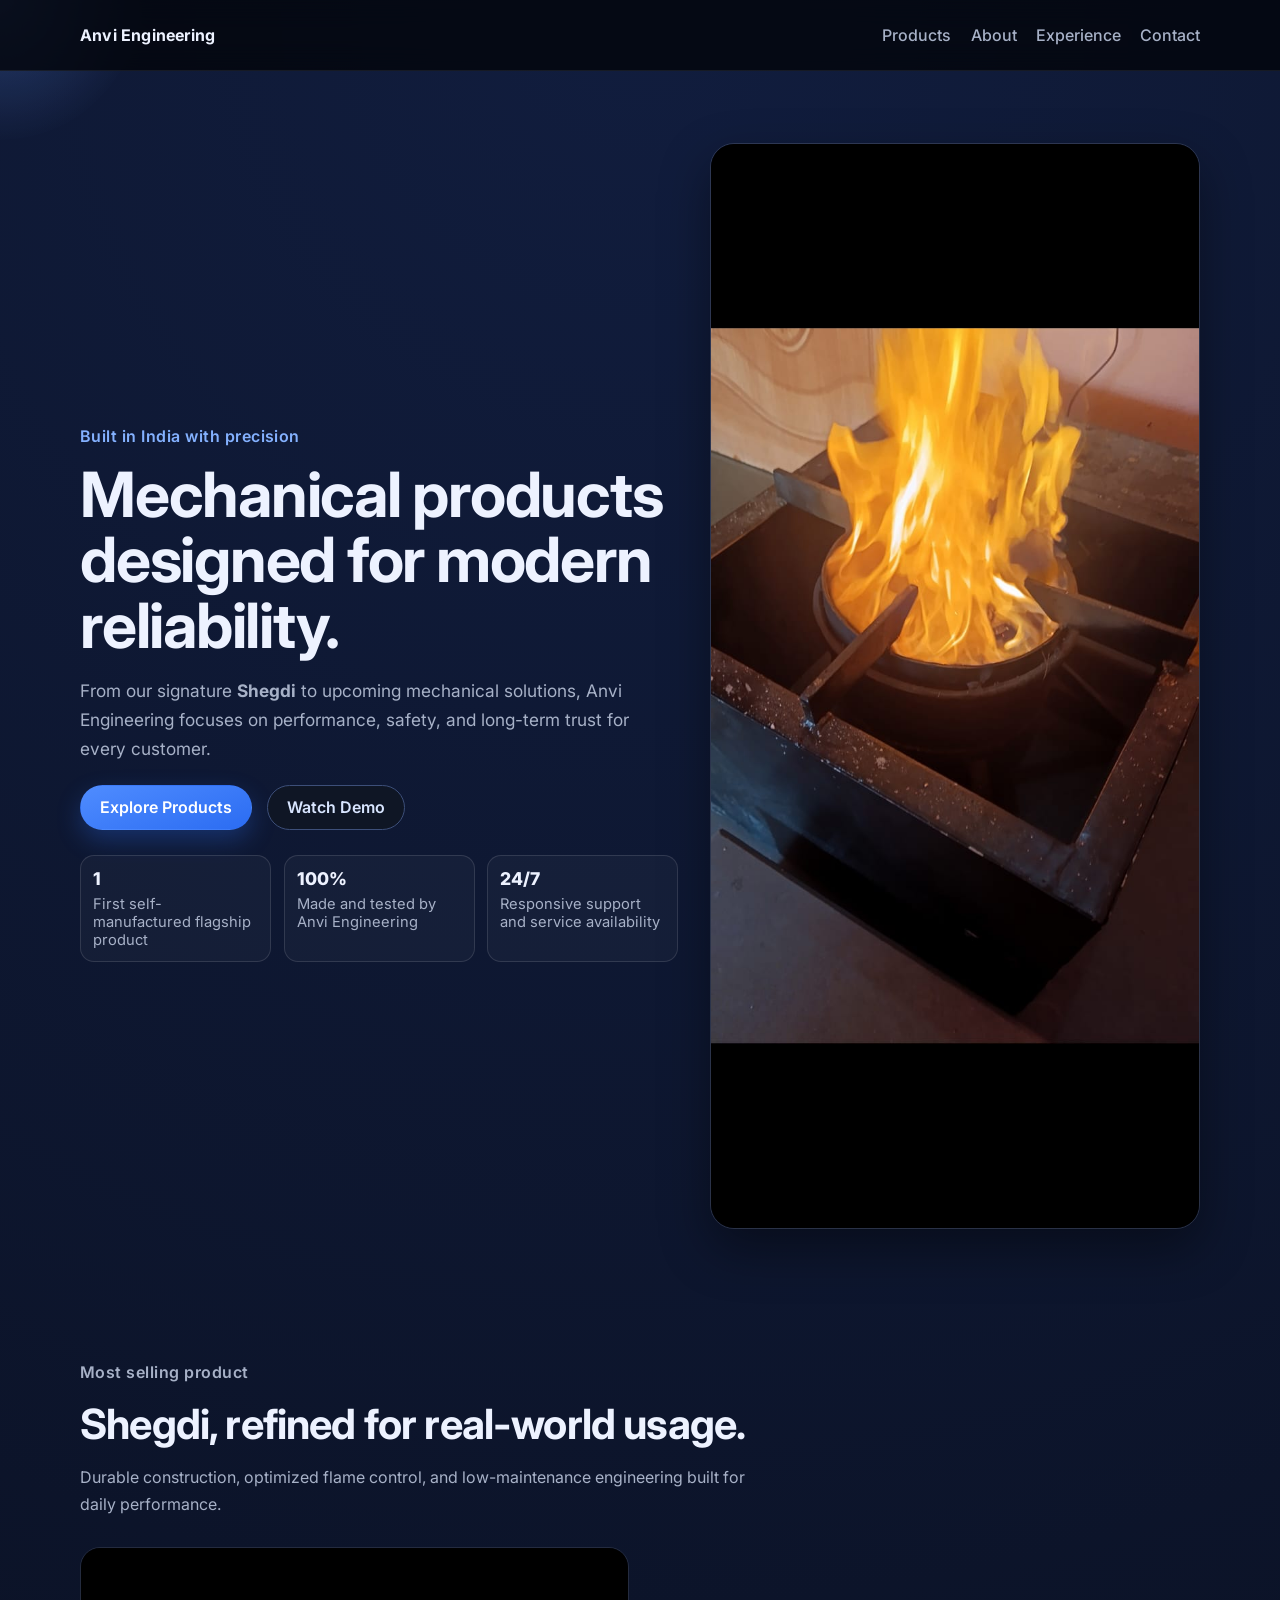
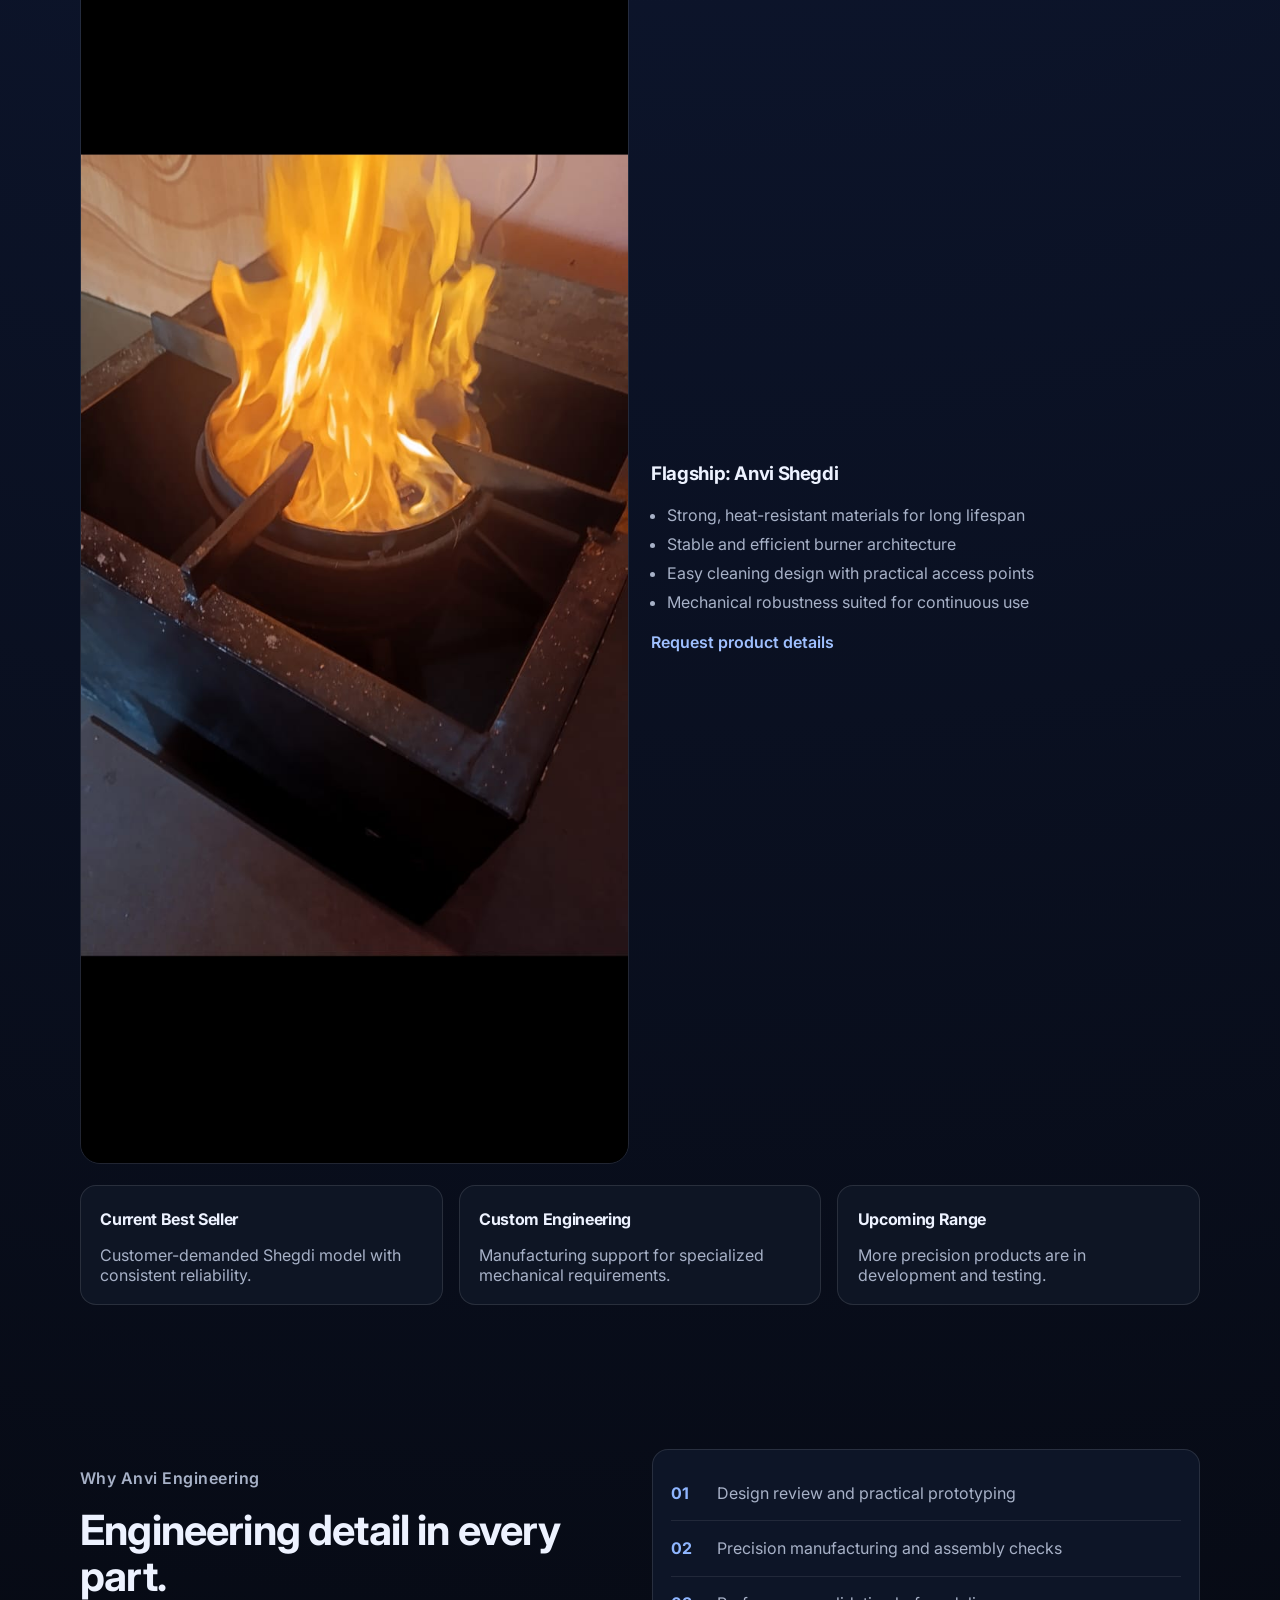
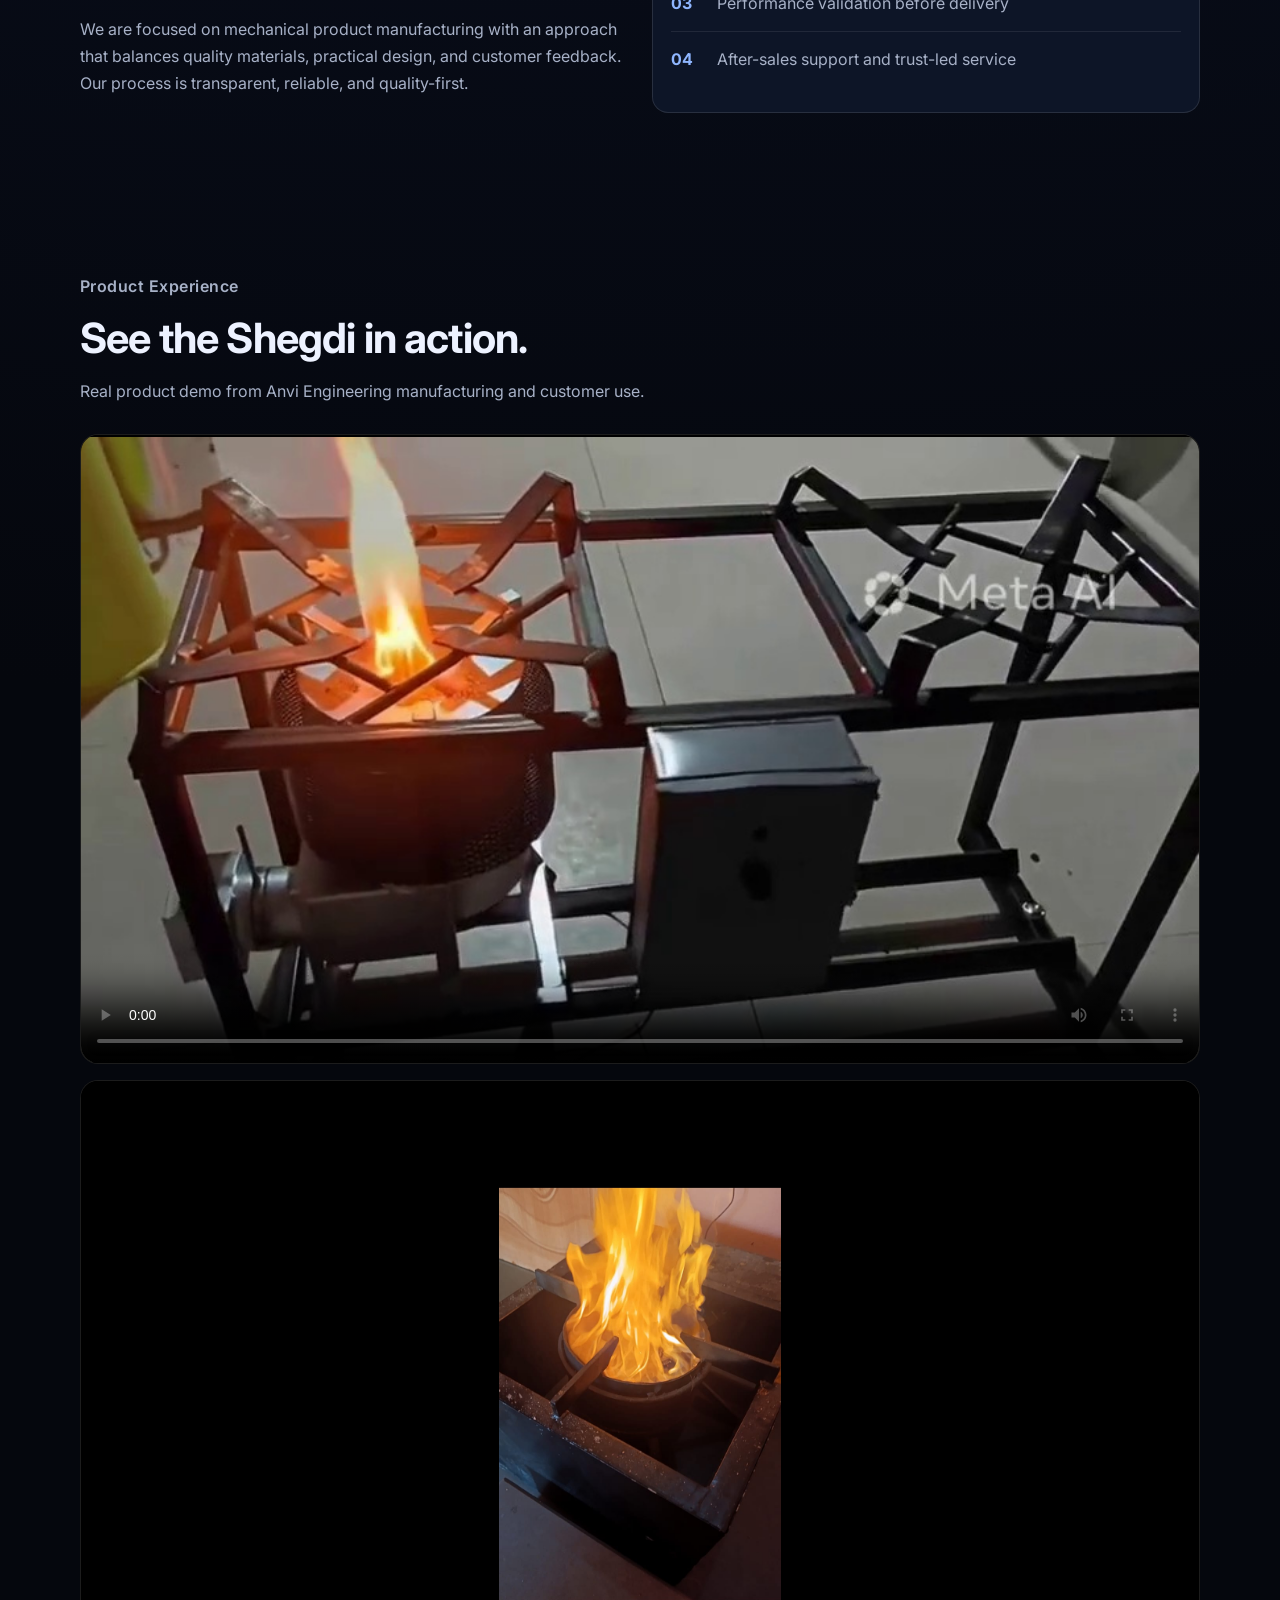
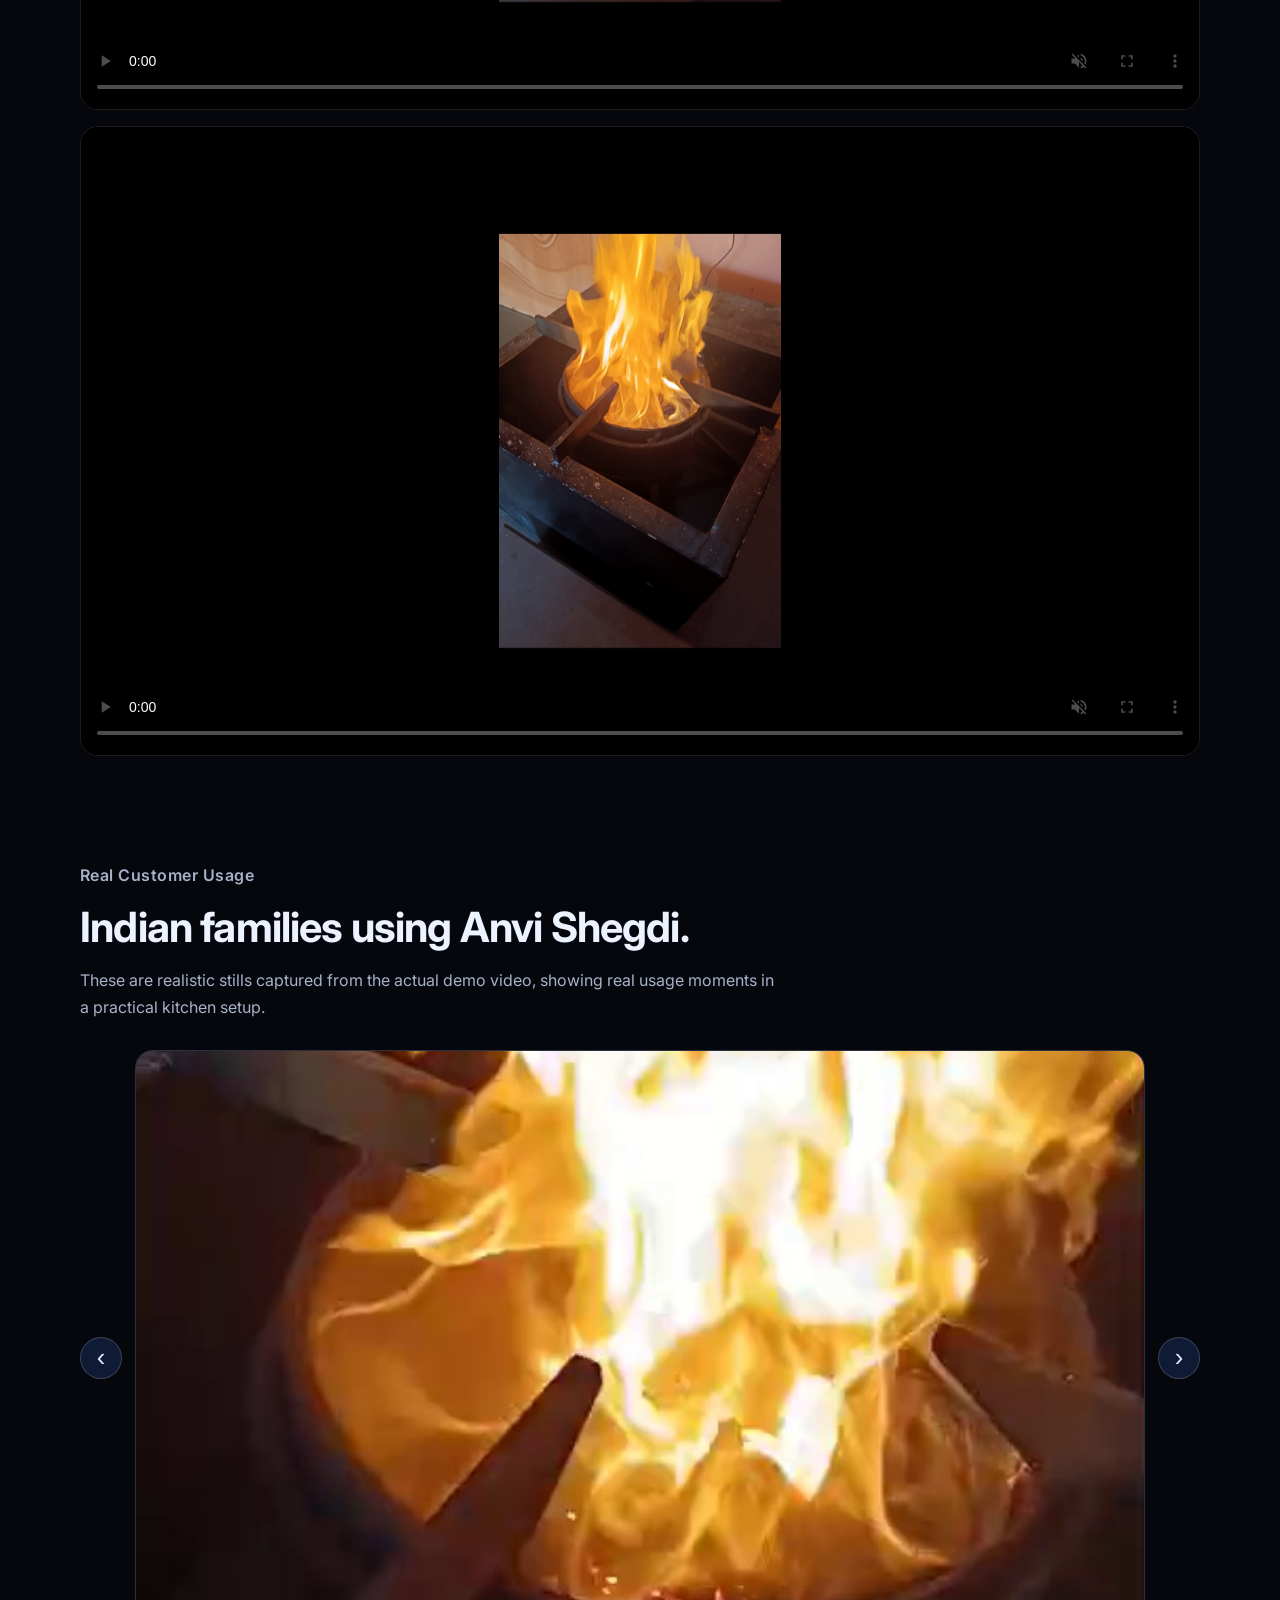
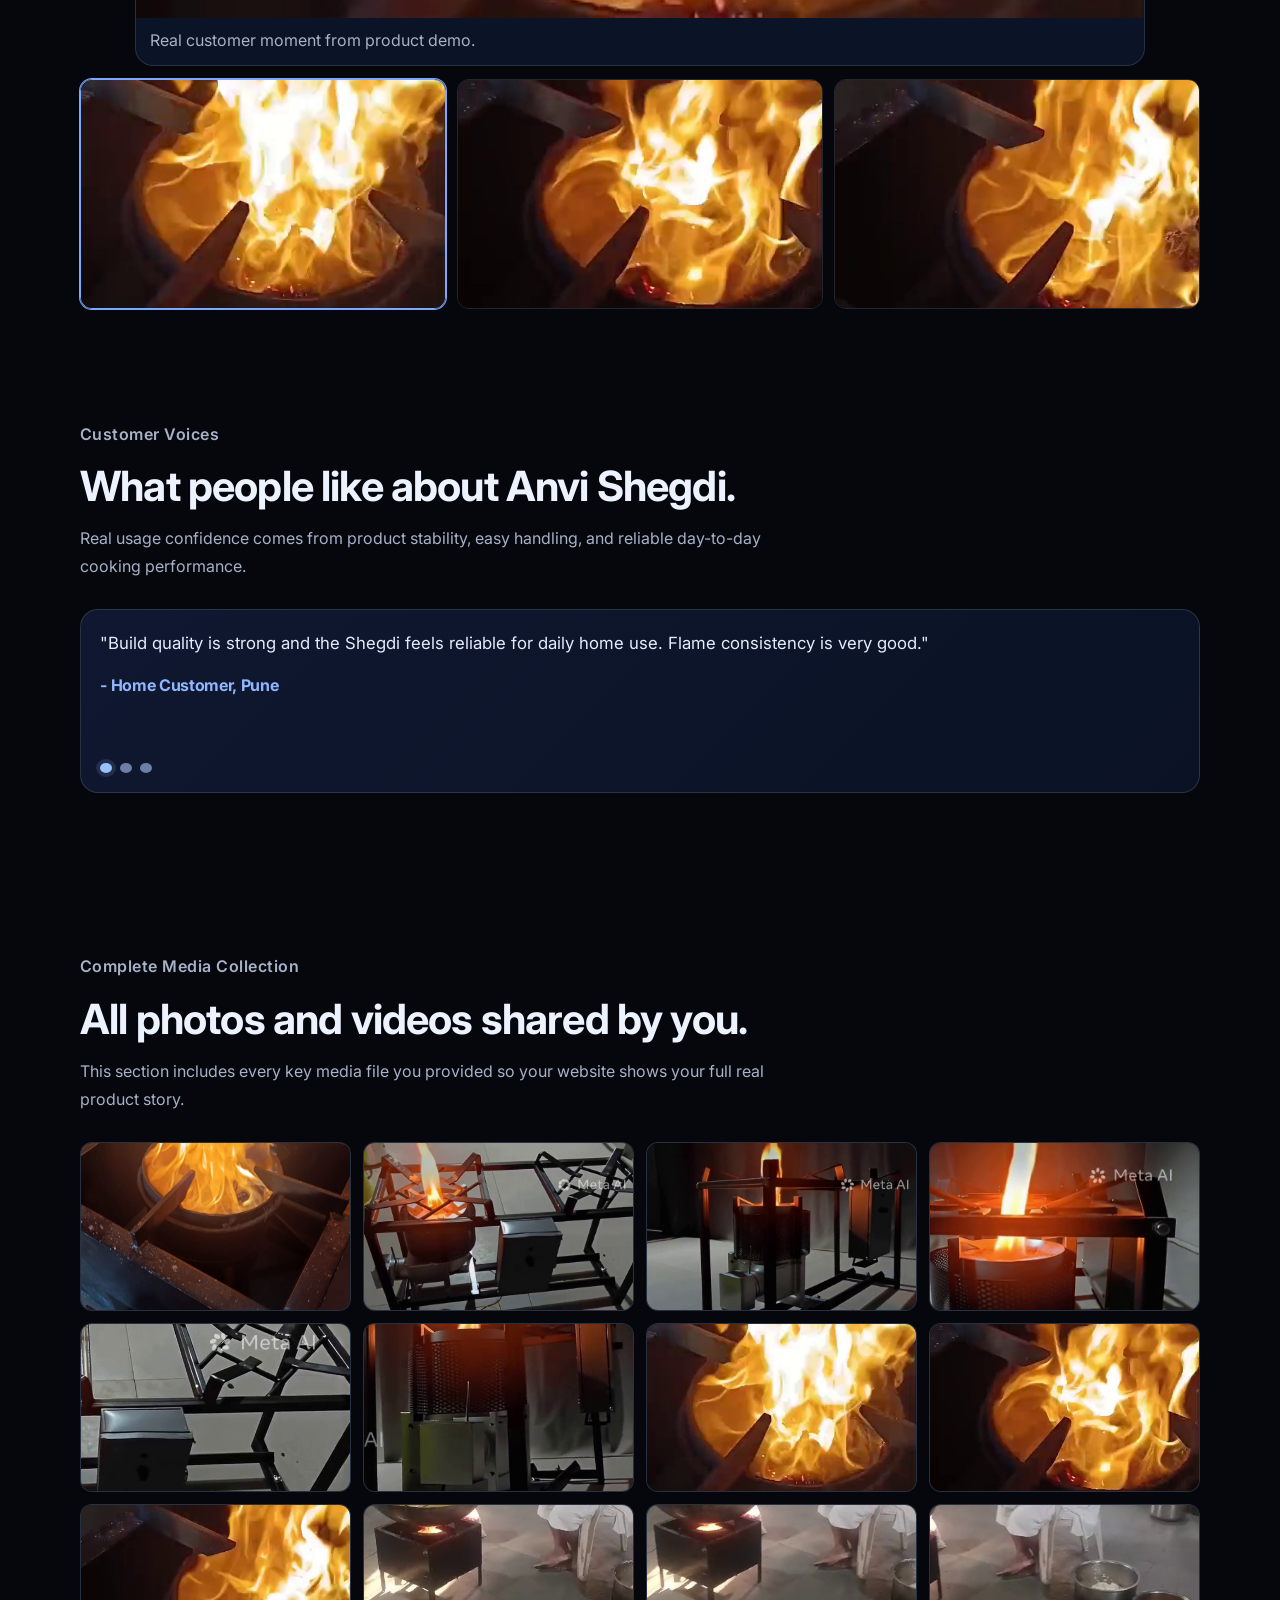
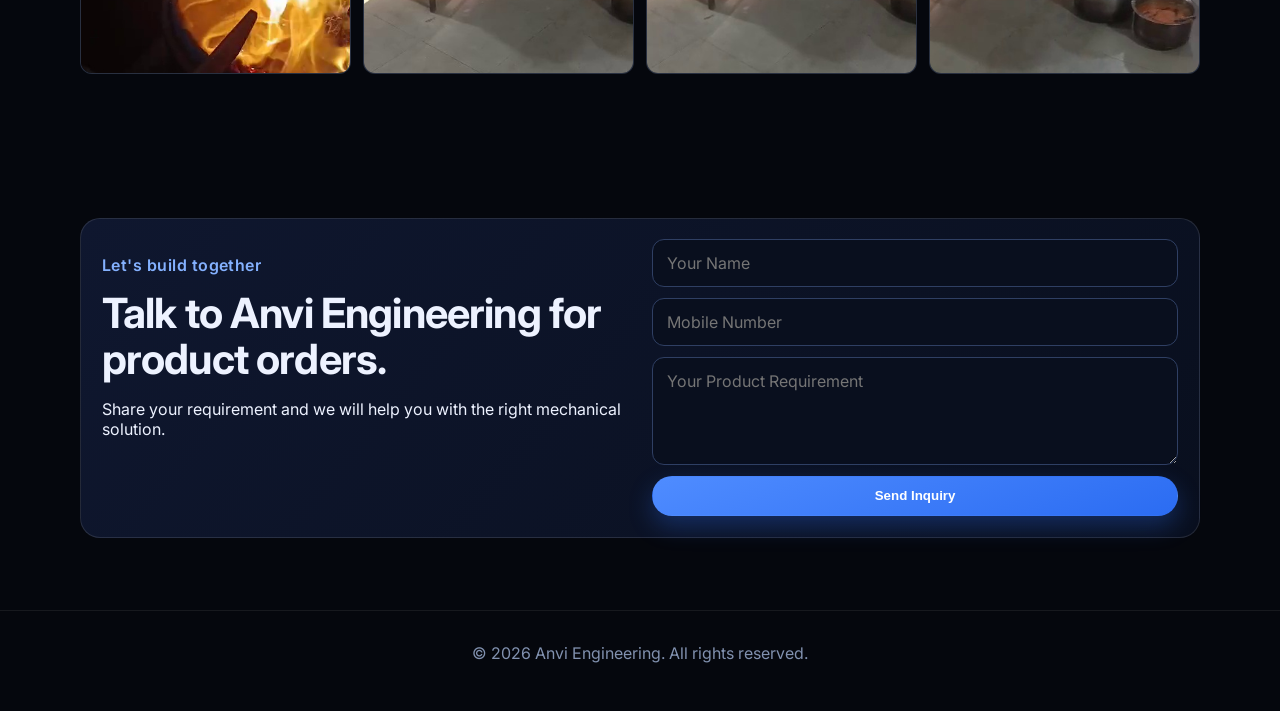
==== deploy/index.html @ bccc787e "Deploy from bundled publish directory with media assets. Switch Netlify publish path to deploy and c" ====
<!DOCTYPE html>
<html lang="en">
  <head>
    <meta charset="UTF-8" />
    <meta name="viewport" content="width=device-width, initial-scale=1.0" />
    <title>Anvi Engineering | Precision Mechanical Products</title>
    <meta
      name="description"
      content="Anvi Engineering manufactures durable mechanical products including premium Shegdi systems. Discover our design quality, performance, and trust."
    />
    <link rel="preconnect" href="https://fonts.googleapis.com" />
    <link rel="preconnect" href="https://fonts.gstatic.com" crossorigin />
    <link
      href="https://fonts.googleapis.com/css2?family=Inter:wght@400;500;600;700;800&display=swap"
      rel="stylesheet"
    />
    <link rel="stylesheet" href="styles.css" />
  </head>
  <body>
    <div class="scroll-progress" id="scrollProgress" aria-hidden="true"></div>
    <div class="bg-orb orb-1" aria-hidden="true"></div>
    <div class="bg-orb orb-2" aria-hidden="true"></div>
    <div class="cursor-glow" aria-hidden="true"></div>
    <header class="site-header">
      <div class="container nav-wrap">
        <a class="brand" href="#home">Anvi Engineering</a>
        <nav>
          <button id="menuToggle" class="menu-toggle" aria-label="Open menu">
            <span></span><span></span><span></span>
          </button>
          <ul id="navMenu" class="nav-menu">
            <li><a href="#products">Products</a></li>
            <li><a href="#about">About</a></li>
            <li><a href="#experience">Experience</a></li>
            <li><a href="#contact">Contact</a></li>
          </ul>
        </nav>
      </div>
    </header>

    <main id="home">
      <section class="hero">
        <div class="container hero-grid">
          <div class="hero-content reveal">
            <p class="eyebrow">Built in India with precision</p>
            <h1>Mechanical products designed for modern reliability.</h1>
            <p class="lead">
              From our signature <strong>Shegdi</strong> to upcoming mechanical
              solutions, Anvi Engineering focuses on performance, safety, and
              long-term trust for every customer.
            </p>
            <div class="hero-cta">
              <a href="#products" class="btn btn-primary magnetic">Explore Products</a>
              <a href="#experience" class="btn btn-secondary magnetic">Watch Demo</a>
            </div>
            <div class="hero-metrics">
              <div>
                <span class="metric-number" data-target="1" data-suffix="">01</span>
                <p>First self-manufactured flagship product</p>
              </div>
              <div>
                <span class="metric-number" data-target="100" data-suffix="%">100%</span>
                <p>Made and tested by Anvi Engineering</p>
              </div>
              <div>
                <span class="metric-number" data-target="24" data-suffix="/7">24/7</span>
                <p>Responsive support and service availability</p>
              </div>
            </div>
          </div>
          <div class="hero-media reveal">
            <img
              src="assets/customer-photo.jpeg"
              alt="Anvi Engineering Shegdi product image"
            />
          </div>
        </div>
      </section>

      <section id="products" class="products section">
        <div class="container">
          <div class="section-head reveal">
            <p class="eyebrow">Most selling product</p>
            <h2>Shegdi, refined for real-world usage.</h2>
            <p>
              Durable construction, optimized flame control, and low-maintenance
              engineering built for daily performance.
            </p>
          </div>

          <div class="product-highlight reveal">
            <div class="product-image">
              <img
                src="assets/customer-photo.jpeg"
                alt="Client using Anvi Engineering Shegdi in kitchen"
              />
            </div>
            <div class="product-copy">
              <h3>Flagship: Anvi Shegdi</h3>
              <ul>
                <li>Strong, heat-resistant materials for long lifespan</li>
                <li>Stable and efficient burner architecture</li>
                <li>Easy cleaning design with practical access points</li>
                <li>Mechanical robustness suited for continuous use</li>
              </ul>
              <a href="#contact" class="text-link">Request product details</a>
            </div>
          </div>

          <div class="cards reveal">
            <article class="card">
              <h4>Current Best Seller</h4>
              <p>Customer-demanded Shegdi model with consistent reliability.</p>
            </article>
            <article class="card">
              <h4>Custom Engineering</h4>
              <p>Manufacturing support for specialized mechanical requirements.</p>
            </article>
            <article class="card">
              <h4>Upcoming Range</h4>
              <p>More precision products are in development and testing.</p>
            </article>
          </div>
        </div>
      </section>

      <section id="about" class="about section">
        <div class="container about-grid reveal">
          <div>
            <p class="eyebrow">Why Anvi Engineering</p>
            <h2>Engineering detail in every part.</h2>
            <p>
              We are focused on mechanical product manufacturing with an approach
              that balances quality materials, practical design, and customer
              feedback. Our process is transparent, reliable, and quality-first.
            </p>
          </div>
          <div class="about-points">
            <p><span>01</span>Design review and practical prototyping</p>
            <p><span>02</span>Precision manufacturing and assembly checks</p>
            <p><span>03</span>Performance validation before delivery</p>
            <p><span>04</span>After-sales support and trust-led service</p>
          </div>
        </div>
      </section>

      <section id="experience" class="experience section">
        <div class="container reveal">
          <div class="section-head">
            <p class="eyebrow">Product Experience</p>
            <h2>See the Shegdi in action.</h2>
            <p>
              Real product demo from Anvi Engineering manufacturing and customer
              use.
            </p>
          </div>
          <div class="video-grid">
            <div class="video-wrap">
              <video controls playsinline preload="metadata" poster="assets/anvi-product-shot.jpg">
                <source
                  src="assets/anvi_engineering_product_1.mp4"
                  type="video/mp4"
                />
                Your browser does not support the video tag.
              </video>
            </div>
            <div class="video-wrap">
              <video controls muted data-force-muted="true" playsinline preload="metadata" poster="assets/customer-photo.jpeg">
                <source
                  src="assets/customer-experience-1.mp4"
                  type="video/mp4"
                />
                Your browser does not support the video tag.
              </video>
            </div>
            <div class="video-wrap">
              <video controls muted data-force-muted="true" playsinline preload="metadata" poster="assets/customer-photo.jpeg">
                <source
                  src="assets/customer-experience-2.mp4"
                  type="video/mp4"
                />
                Your browser does not support the video tag.
              </video>
            </div>
          </div>
        </div>
      </section>

      <section class="usage-gallery section">
        <div class="container reveal">
          <div class="section-head">
            <p class="eyebrow">Real Customer Usage</p>
            <h2>Indian families using Anvi Shegdi.</h2>
            <p>
              These are realistic stills captured from the actual demo video,
              showing real usage moments in a practical kitchen setup.
            </p>
          </div>
          <div class="usage-carousel" aria-label="Customer usage photo gallery">
            <button class="carousel-btn prev" id="usagePrev" aria-label="Previous image">
              ‹
            </button>
            <figure class="carousel-stage">
              <img
                id="usageMainImage"
                src="assets/customer-usage/usage_real_1.jpg"
                alt="Indian customer using Anvi Shegdi close-up"
              />
              <figcaption id="usageCaption">
                Real customer moment from product demo.
              </figcaption>
            </figure>
            <button class="carousel-btn next" id="usageNext" aria-label="Next image">
              ›
            </button>
          </div>

          <div class="usage-thumbs" id="usageThumbs">
            <button
              class="thumb active"
              data-src="assets/customer-usage/usage_real_1.jpg"
              data-alt="Indian customer using Anvi Shegdi close-up"
              data-caption="Real customer moment from product demo."
            >
              <img src="assets/customer-usage/usage_real_1.jpg" alt="" />
            </button>
            <button
              class="thumb"
              data-src="assets/customer-usage/usage_real_2.jpg"
              data-alt="Indian person cooking on Anvi Shegdi"
              data-caption="Close-up crop to clearly show user interaction."
            >
              <img src="assets/customer-usage/usage_real_2.jpg" alt="" />
            </button>
            <button
              class="thumb"
              data-src="assets/customer-usage/usage_real_3.jpg"
              data-alt="Family-side usage of Anvi Shegdi in kitchen"
              data-caption="Actual use-case captured from your own video."
            >
              <img src="assets/customer-usage/usage_real_3.jpg" alt="" />
            </button>
          </div>
        </div>
      </section>

      <section class="testimonials section">
        <div class="container reveal">
          <div class="section-head">
            <p class="eyebrow">Customer Voices</p>
            <h2>What people like about Anvi Shegdi.</h2>
            <p>
              Real usage confidence comes from product stability, easy handling,
              and reliable day-to-day cooking performance.
            </p>
          </div>
          <div class="testimonial-slider" id="testimonialSlider">
            <article class="testimonial-card active">
              <p>
                "Build quality is strong and the Shegdi feels reliable for daily
                home use. Flame consistency is very good."
              </p>
              <h4>- Home Customer, Pune</h4>
            </article>
            <article class="testimonial-card">
              <p>
                "Design is practical and maintenance is easy. We trust Anvi
                Engineering for long-term performance."
              </p>
              <h4>- Family User, Maharashtra</h4>
            </article>
            <article class="testimonial-card">
              <p>
                "Very stable operation and clean finish. Product experience feels
                premium and dependable."
              </p>
              <h4>- Retail Client, Nashik</h4>
            </article>
            <div class="testimonial-dots" id="testimonialDots">
              <button class="dot active" aria-label="Show testimonial 1"></button>
              <button class="dot" aria-label="Show testimonial 2"></button>
              <button class="dot" aria-label="Show testimonial 3"></button>
            </div>
          </div>
        </div>
      </section>

      <section class="all-media section">
        <div class="container reveal">
          <div class="section-head">
            <p class="eyebrow">Complete Media Collection</p>
            <h2>All photos and videos shared by you.</h2>
            <p>
              This section includes every key media file you provided so your
              website shows your full real product story.
            </p>
          </div>
          <div class="all-media-grid">
            <img class="media-open" src="assets/customer-photo.jpeg" alt="Customer shared product image" />
            <img class="media-open" src="assets/anvi-product-shot.jpg" alt="Anvi product view from demo video" />
            <img class="media-open" src="assets/anvi-client-use.jpg" alt="Client side product usage from demo video" />
            <img class="media-open" src="assets/customer-usage/usage_focus_1.jpg" alt="Customer focus shot one" />
            <img class="media-open" src="assets/customer-usage/usage_focus_2.jpg" alt="Customer focus shot two" />
            <img class="media-open" src="assets/customer-usage/usage_focus_3.jpg" alt="Customer focus shot three" />
            <img class="media-open" src="assets/customer-usage/usage_real_1.jpg" alt="Real usage frame one" />
            <img class="media-open" src="assets/customer-usage/usage_real_2.jpg" alt="Real usage frame two" />
            <img class="media-open" src="assets/customer-usage/usage_real_3.jpg" alt="Real usage frame three" />
            <img class="media-open" src="assets/customer-usage/usage_real_4.jpg" alt="Real usage frame four" />
            <img class="media-open" src="assets/customer-usage/usage_real_5.jpg" alt="Real usage frame five" />
            <img class="media-open" src="assets/customer-usage/usage_real_6.jpg" alt="Real usage frame six" />
          </div>
        </div>
      </section>

      <section id="contact" class="contact section">
        <div class="container contact-box reveal">
          <div>
            <p class="eyebrow">Let's build together</p>
            <h2>Talk to Anvi Engineering for product orders.</h2>
            <p>
              Share your requirement and we will help you with the right
              mechanical solution.
            </p>
          </div>
          <form class="contact-form" onsubmit="event.preventDefault(); alert('Thank you! We will contact you soon.');">
            <input type="text" placeholder="Your Name" required />
            <input type="tel" placeholder="Mobile Number" required />
            <textarea placeholder="Your Product Requirement" rows="4" required></textarea>
            <button class="btn btn-primary magnetic" type="submit">Send Inquiry</button>
          </form>
        </div>
      </section>
    </main>

    <footer class="site-footer">
      <div class="container">
        <p>© <span id="year"></span> Anvi Engineering. All rights reserved.</p>
      </div>
    </footer>

    <div id="lightbox" class="lightbox" aria-hidden="true">
      <button id="lightboxClose" class="lightbox-close" aria-label="Close image">
        ×
      </button>
      <img id="lightboxImage" src="" alt="" />
    </div>

    <script src="script.js"></script>
  </body>
</html>
---- deploy/styles.css ----
:root {
  --bg: #05070d;
  --bg-soft: #0b1120;
  --card: #111827cc;
  --text: #edf2ff;
  --muted: #a7b1c7;
  --primary: #4f8cff;
  --primary-strong: #2b6cf2;
  --border: #25304a;
}

* {
  box-sizing: border-box;
}

html,
body {
  margin: 0;
  padding: 0;
  scroll-behavior: smooth;
  font-family: "Inter", sans-serif;
  background: radial-gradient(circle at top, #111d3e, var(--bg) 45%);
  color: var(--text);
}

.scroll-progress {
  position: fixed;
  top: 0;
  left: 0;
  height: 3px;
  width: 0%;
  background: linear-gradient(90deg, #6aa2ff, #8cd0ff);
  z-index: 1400;
}

.bg-orb {
  position: fixed;
  border-radius: 50%;
  filter: blur(40px);
  opacity: 0.35;
  pointer-events: none;
  z-index: -1;
}

.orb-1 {
  width: 280px;
  height: 280px;
  background: #3f82ff;
  top: 12%;
  right: 3%;
  animation: floatOrb 10s ease-in-out infinite;
}

.orb-2 {
  width: 240px;
  height: 240px;
  background: #2ed2b6;
  bottom: 8%;
  left: 2%;
  animation: floatOrb 13s ease-in-out infinite;
}

img,
video {
  max-width: 100%;
  display: block;
}

.container {
  width: min(1120px, 92vw);
  margin: 0 auto;
}

.site-header {
  position: sticky;
  top: 0;
  z-index: 1000;
  backdrop-filter: blur(14px);
  background: #03050ccf;
  border-bottom: 1px solid #ffffff12;
}

.nav-wrap {
  display: flex;
  align-items: center;
  justify-content: space-between;
  min-height: 70px;
}

.brand {
  color: var(--text);
  text-decoration: none;
  font-weight: 700;
  letter-spacing: 0.2px;
}

.nav-menu {
  margin: 0;
  padding: 0;
  list-style: none;
  display: flex;
  gap: 1.2rem;
}

.nav-menu a {
  color: var(--muted);
  text-decoration: none;
  font-weight: 500;
  transition: color 0.2s ease;
}

.nav-menu a:hover,
.nav-menu a:focus-visible {
  color: #fff;
}

.menu-toggle {
  display: none;
  background: transparent;
  border: 0;
  cursor: pointer;
}

.menu-toggle span {
  width: 24px;
  height: 2px;
  background: #fff;
  display: block;
  margin: 5px 0;
}

.section {
  padding: 72px 0;
}

.hero {
  padding: 72px 0 42px;
}

.hero-grid {
  display: grid;
  grid-template-columns: 1.1fr 0.9fr;
  align-items: center;
  gap: 2rem;
}

.eyebrow {
  color: #84b1ff;
  font-weight: 600;
  letter-spacing: 0.03em;
}

h1,
h2,
h3,
h4 {
  margin: 0.25rem 0 0.6rem;
  letter-spacing: -0.02em;
}

h1 {
  font-size: clamp(2rem, 5vw, 3.9rem);
  line-height: 1.05;
}

h2 {
  font-size: clamp(1.6rem, 3.3vw, 2.6rem);
  line-height: 1.1;
}

.lead {
  color: var(--muted);
  font-size: 1.08rem;
  line-height: 1.7;
  max-width: 62ch;
}

.hero-cta {
  display: flex;
  flex-wrap: wrap;
  gap: 0.9rem;
  margin-top: 1.3rem;
}

.btn {
  text-decoration: none;
  border-radius: 999px;
  border: 1px solid transparent;
  padding: 0.72rem 1.2rem;
  font-weight: 600;
  display: inline-flex;
  align-items: center;
  justify-content: center;
  transition: transform 0.2s ease, box-shadow 0.25s ease;
}

.btn:hover {
  transform: translateY(-2px);
}

.btn-primary {
  background: linear-gradient(160deg, var(--primary), var(--primary-strong));
  color: #fff;
  box-shadow: 0 10px 24px #2a66df55;
}

.btn-secondary {
  color: #d8e5ff;
  border-color: #3d4f79;
  background: #0f1625;
}

.hero-metrics {
  margin-top: 1.6rem;
  display: grid;
  grid-template-columns: repeat(3, 1fr);
  gap: 0.8rem;
}

.hero-metrics div {
  background: #ffffff08;
  border: 1px solid #ffffff1f;
  border-radius: 14px;
  padding: 0.75rem;
}

.hero-metrics span {
  font-weight: 800;
  font-size: 1.1rem;
}

.hero-metrics p {
  margin: 0.35rem 0 0;
  color: var(--muted);
  font-size: 0.92rem;
}

.hero-media img {
  border-radius: 24px;
  border: 1px solid #ffffff1f;
  box-shadow: 0 20px 50px #00000066;
  transition: transform 0.35s ease, box-shadow 0.35s ease;
}

.hero-media img:hover {
  transform: translateY(-4px) scale(1.01);
  box-shadow: 0 26px 62px #00000080;
}

.section-head {
  max-width: 700px;
  margin-bottom: 1.8rem;
}

.section-head p {
  color: var(--muted);
  line-height: 1.7;
}

.product-highlight {
  display: grid;
  grid-template-columns: 1fr 1fr;
  gap: 1.4rem;
  align-items: center;
  margin-bottom: 1.3rem;
}

.product-image img {
  border-radius: 20px;
  border: 1px solid #ffffff1a;
}

.product-copy ul {
  padding-left: 1rem;
  margin: 1rem 0;
  color: var(--muted);
  line-height: 1.8;
}

.text-link {
  color: #9fc0ff;
  text-decoration: none;
  font-weight: 600;
}

.cards {
  display: grid;
  grid-template-columns: repeat(3, 1fr);
  gap: 1rem;
}

.card {
  padding: 1.2rem;
  border-radius: 16px;
  border: 1px solid #ffffff1c;
  background: var(--card);
  transition: transform 0.25s ease, border-color 0.25s ease;
}

.card:hover {
  transform: translateY(-6px);
  border-color: #7ca8ff7d;
}

.card p {
  color: var(--muted);
  margin-bottom: 0;
}

.about-grid {
  display: grid;
  grid-template-columns: 1fr 1fr;
  gap: 1.5rem;
}

.about-grid p {
  color: var(--muted);
  line-height: 1.7;
}

.about-points {
  border: 1px solid #ffffff1c;
  background: #0d1527;
  border-radius: 16px;
  padding: 1rem 1.1rem;
}

.about-points p {
  margin: 0;
  padding: 0.85rem 0;
  border-bottom: 1px solid #ffffff15;
  display: flex;
  gap: 0.7rem;
  align-items: center;
}

.about-points p:last-child {
  border-bottom: 0;
}

.about-points span {
  min-width: 2.2rem;
  font-weight: 700;
  color: #8fb6ff;
}

.video-wrap {
  overflow: hidden;
  border-radius: 18px;
  border: 1px solid #ffffff1c;
  background: #000;
  transition: transform 0.22s ease, border-color 0.22s ease;
  position: relative;
  display: flex;
  align-items: center;
  justify-content: center;
  aspect-ratio: 16 / 9;
  min-height: 220px;
  width: 100%;
}

.video-wrap:hover {
  transform: translateY(-4px);
  border-color: #6e95ea7a;
}

.video-grid {
  display: flex;
  flex-direction: column;
  gap: 1rem;
}

.video-wrap video {
  width: 100%;
  height: 100%;
  object-fit: contain;
  background: #000;
}

.video-wrap.landscape {
  aspect-ratio: 16 / 9;
}

.video-wrap.portrait {
  aspect-ratio: 9 / 16;
  width: min(420px, 100%);
  margin-left: auto;
  margin-right: auto;
  max-height: none;
}

.usage-gallery {
  padding-top: 18px;
}

.usage-carousel {
  display: grid;
  grid-template-columns: auto 1fr auto;
  align-items: center;
  gap: 0.8rem;
}

.carousel-stage {
  margin: 0;
  border: 1px solid #ffffff1f;
  border-radius: 18px;
  overflow: hidden;
  background: #0b1326;
}

.carousel-stage img {
  width: 100%;
  aspect-ratio: 16 / 9;
  object-fit: cover;
  cursor: zoom-in;
}

.carousel-stage figcaption {
  color: var(--muted);
  padding: 0.75rem 0.9rem 0.88rem;
}

.carousel-btn {
  border: 1px solid #ffffff2f;
  background: #0f1a35;
  color: #dbe7ff;
  width: 42px;
  height: 42px;
  border-radius: 50%;
  font-size: 1.6rem;
  line-height: 1;
  cursor: pointer;
}

.usage-thumbs {
  margin-top: 0.85rem;
  display: grid;
  grid-template-columns: repeat(3, 1fr);
  gap: 0.7rem;
}

.thumb {
  border: 1px solid #ffffff20;
  background: transparent;
  padding: 0;
  margin: 0;
  border-radius: 12px;
  overflow: hidden;
  cursor: pointer;
}

.thumb.active {
  border-color: #7ca8ff;
  box-shadow: 0 0 0 1px #7ca8ff;
}

.thumb img {
  width: 100%;
  aspect-ratio: 16 / 10;
  object-fit: cover;
}

.testimonials {
  padding-top: 24px;
}

.testimonial-slider {
  border: 1px solid #ffffff21;
  border-radius: 18px;
  background: linear-gradient(135deg, #0f1830, #0a1224);
  padding: 1.2rem;
}

.testimonial-card {
  display: none;
  min-height: 120px;
}

.testimonial-card.active {
  display: block;
  animation: fadeUp 0.35s ease;
}

.testimonial-card p {
  font-size: 1.05rem;
  line-height: 1.75;
  color: #e5ecff;
  margin-top: 0;
}

.testimonial-card h4 {
  margin-bottom: 0;
  color: #8fb6ff;
}

.testimonial-dots {
  display: flex;
  gap: 0.5rem;
  margin-top: 0.9rem;
}

.dot {
  width: 10px;
  height: 10px;
  border-radius: 50%;
  border: 0;
  background: #6c7fa8;
  cursor: pointer;
}

.dot.active {
  background: #9bc0ff;
  box-shadow: 0 0 0 4px #9bc0ff22;
}

.lightbox {
  position: fixed;
  inset: 0;
  display: none;
  place-items: center;
  background: #000000da;
  z-index: 1200;
  padding: 1rem;
}

.lightbox.open {
  display: grid;
}

.lightbox img {
  max-width: min(1100px, 95vw);
  max-height: 88vh;
  border-radius: 12px;
  border: 1px solid #ffffff32;
}

.lightbox-close {
  position: absolute;
  top: 16px;
  right: 20px;
  border: 1px solid #ffffff3a;
  background: #0a1020;
  color: #fff;
  width: 38px;
  height: 38px;
  border-radius: 50%;
  font-size: 1.5rem;
  line-height: 1;
  cursor: pointer;
}

.all-media-grid {
  display: grid;
  grid-template-columns: repeat(4, 1fr);
  gap: 0.75rem;
}

.all-media-grid img {
  width: 100%;
  aspect-ratio: 16 / 10;
  object-fit: cover;
  border-radius: 12px;
  border: 1px solid #ffffff1f;
  background: #0b1326;
  cursor: zoom-in;
  transition: transform 0.2s ease, box-shadow 0.25s ease;
}

.all-media-grid img:hover {
  transform: translateY(-3px);
  box-shadow: 0 10px 26px #0000005a;
}

.contact-box {
  display: grid;
  grid-template-columns: 1fr 1fr;
  gap: 1.5rem;
  background: linear-gradient(130deg, #0f172f, #090f1e);
  border: 1px solid #ffffff1c;
  border-radius: 20px;
  padding: 1.3rem;
}

.contact-form {
  display: grid;
  gap: 0.7rem;
}

.contact-form input,
.contact-form textarea {
  width: 100%;
  border: 1px solid #2f3f63;
  background: #090f1e;
  color: #fff;
  border-radius: 12px;
  padding: 0.8rem 0.9rem;
  font: inherit;
}

.site-footer {
  border-top: 1px solid #ffffff12;
  padding: 1rem 0 2rem;
  color: #8191af;
  text-align: center;
}

.cursor-glow {
  position: fixed;
  width: 280px;
  height: 280px;
  pointer-events: none;
  border-radius: 50%;
  background: radial-gradient(circle, #5d8eff4a 0%, #5d8eff00 72%);
  mix-blend-mode: screen;
  transform: translate(-50%, -50%);
  z-index: 0;
}

.reveal {
  opacity: 0;
  transform: translateY(18px);
  transition: opacity 0.6s ease, transform 0.6s ease;
}

.reveal.show {
  opacity: 1;
  transform: translateY(0);
}

@keyframes fadeUp {
  from {
    opacity: 0;
    transform: translateY(8px);
  }
  to {
    opacity: 1;
    transform: translateY(0);
  }
}

@keyframes floatOrb {
  0%,
  100% {
    transform: translateY(0px);
  }
  50% {
    transform: translateY(-18px);
  }
}

@media (max-width: 900px) {
  .hero-grid,
  .product-highlight,
  .about-grid,
  .contact-box {
    grid-template-columns: 1fr;
  }

  .cards,
  .hero-metrics,
  .usage-thumbs {
    grid-template-columns: 1fr;
  }

  .usage-carousel {
    grid-template-columns: 1fr;
  }

  .video-grid {
    grid-template-columns: 1fr;
  }

  .video-wrap,
  .video-wrap.landscape,
  .video-wrap.portrait {
    aspect-ratio: 16 / 9;
    min-height: 200px;
    max-height: none;
  }

  .all-media-grid {
    grid-template-columns: 1fr;
  }

  .menu-toggle {
    display: inline-block;
  }

  .nav-menu {
    position: absolute;
    top: 70px;
    right: 4vw;
    width: min(260px, 88vw);
    background: #060b17;
    border: 1px solid #ffffff24;
    border-radius: 12px;
    padding: 0.8rem;
    display: none;
    flex-direction: column;
  }

  .nav-menu.open {
    display: flex;
  }
}
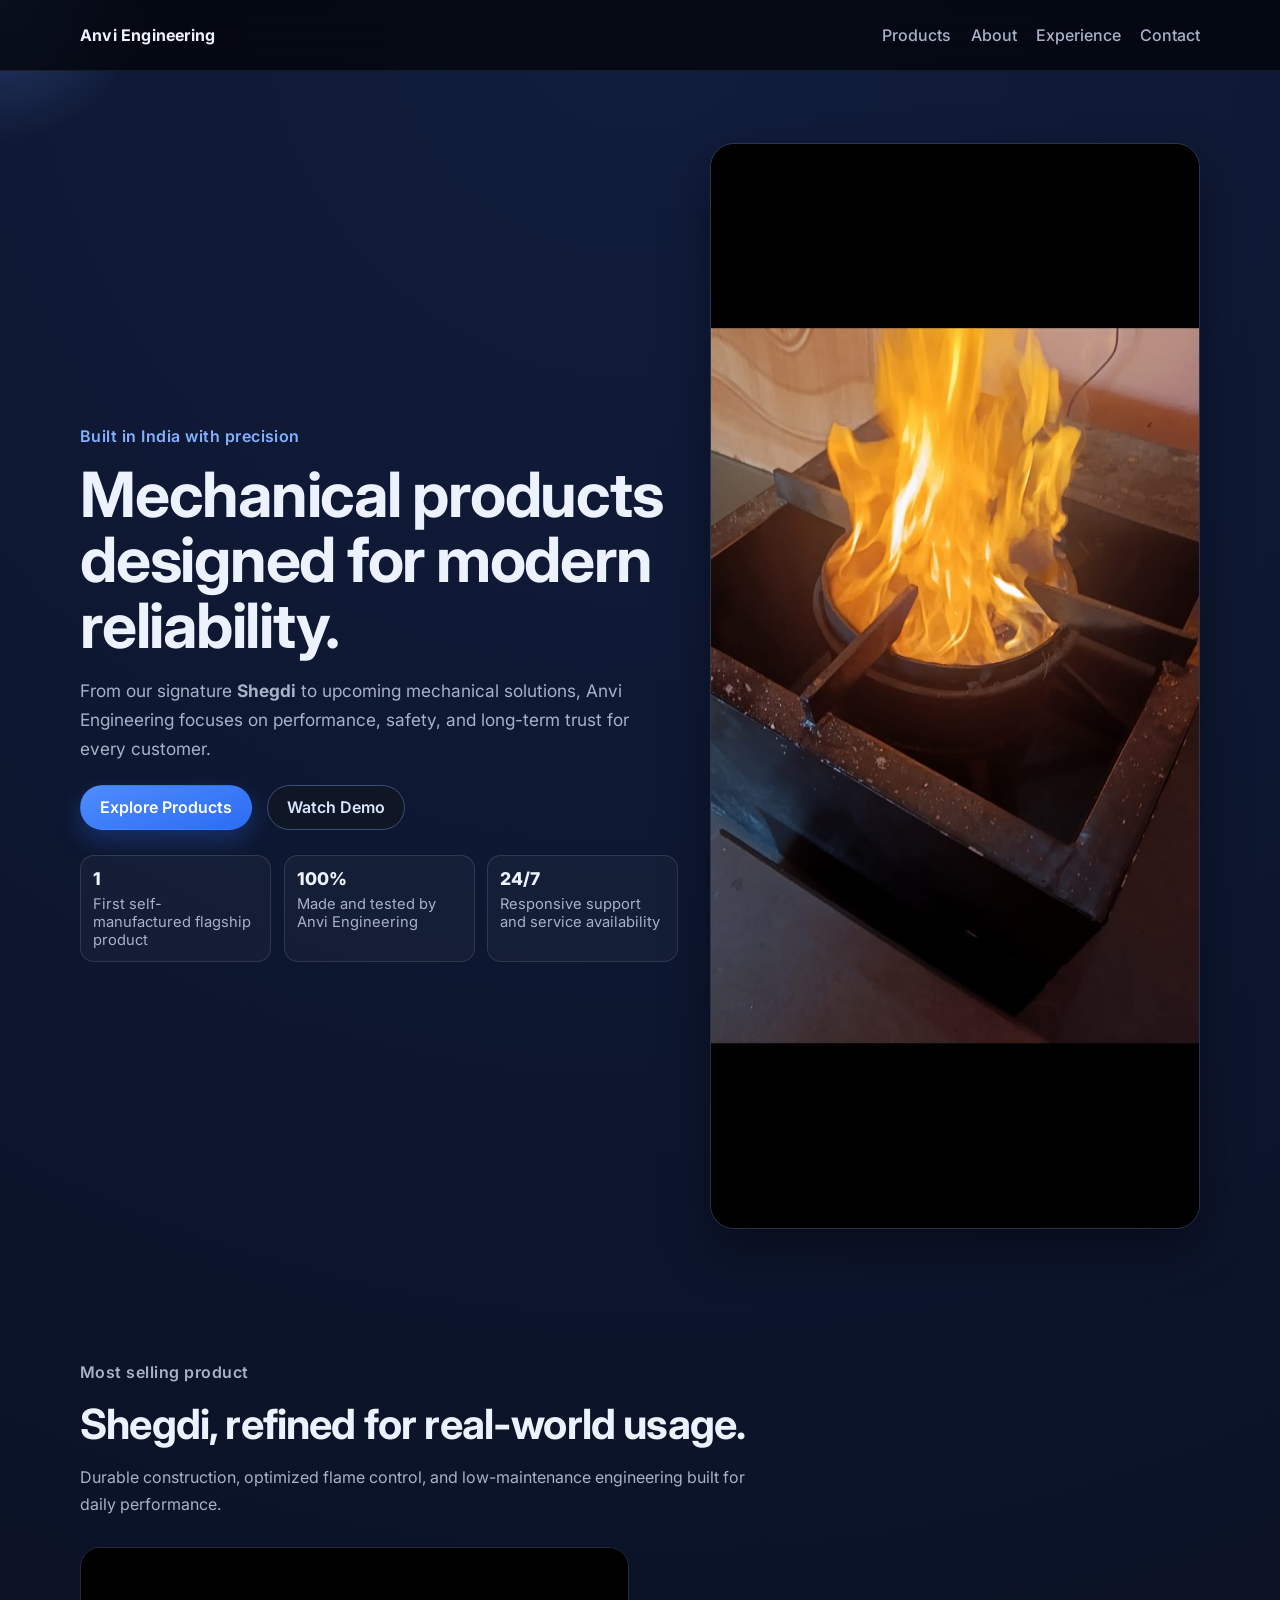
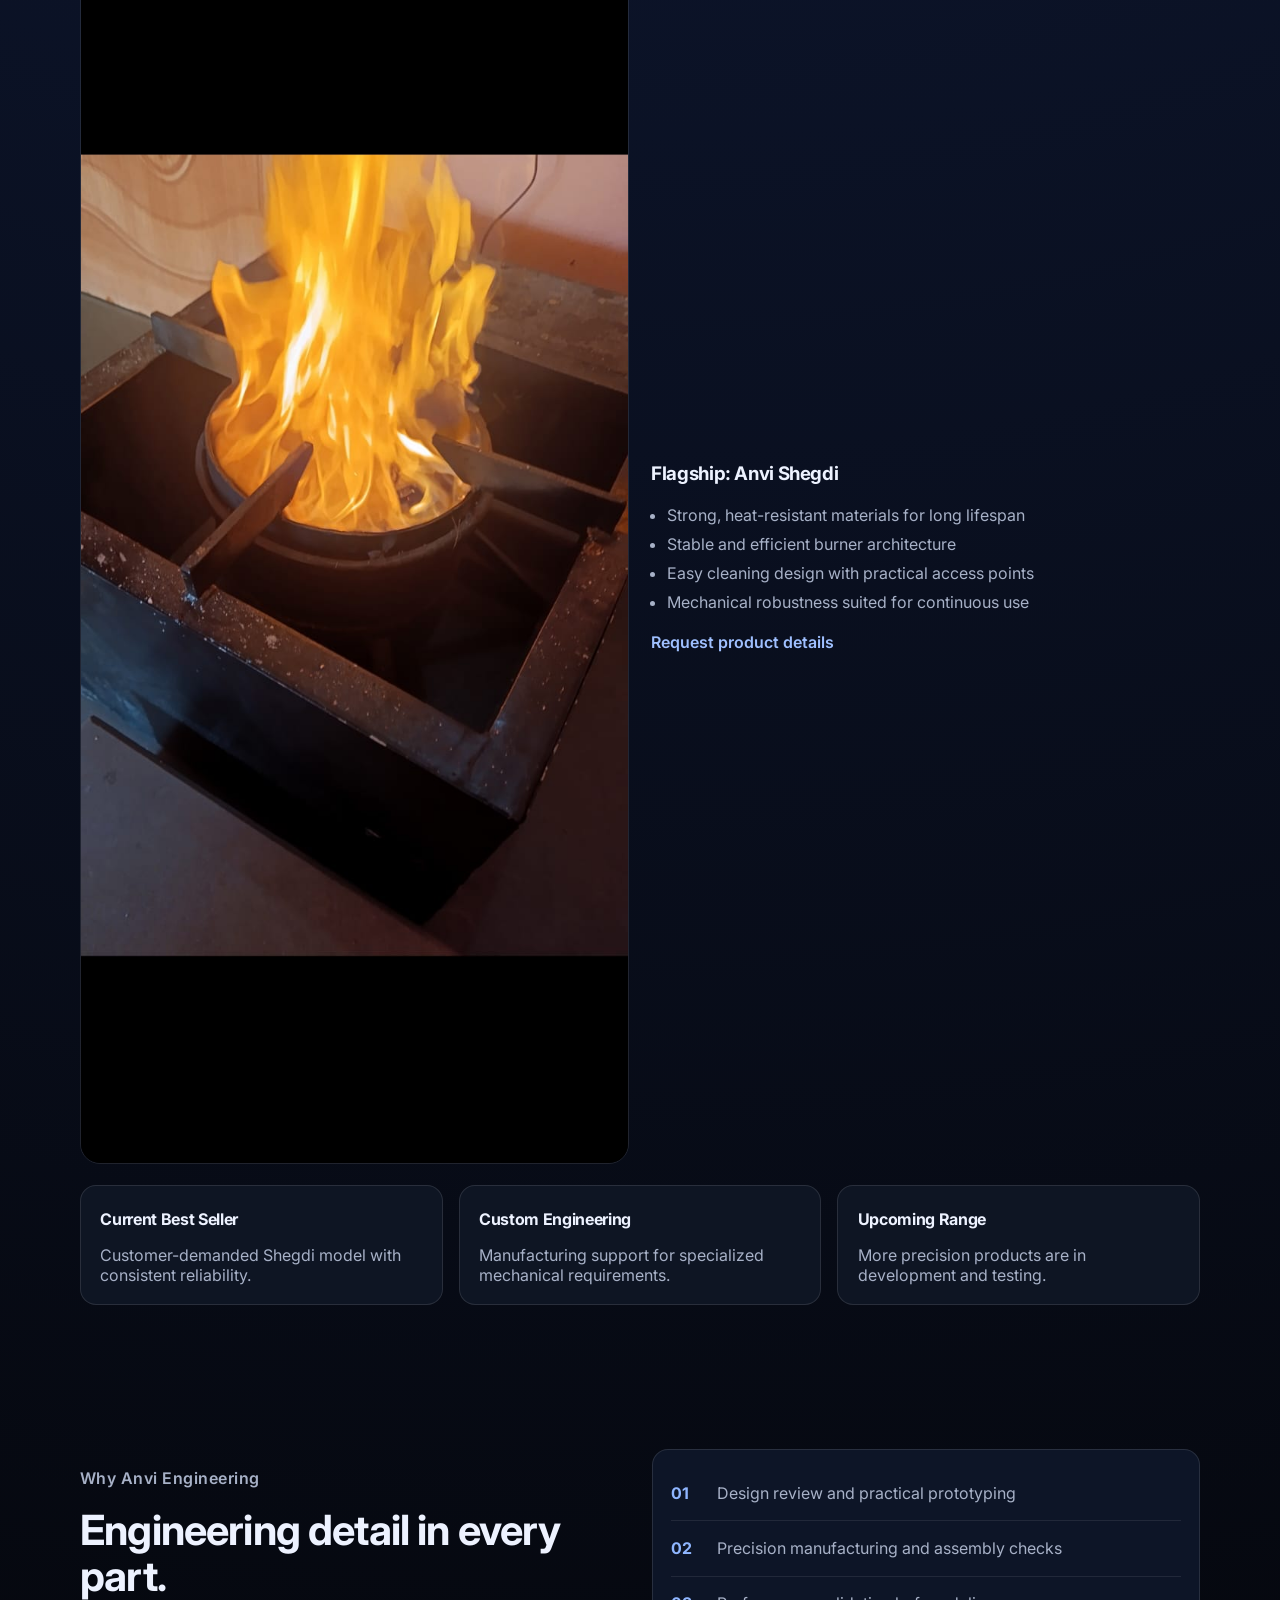
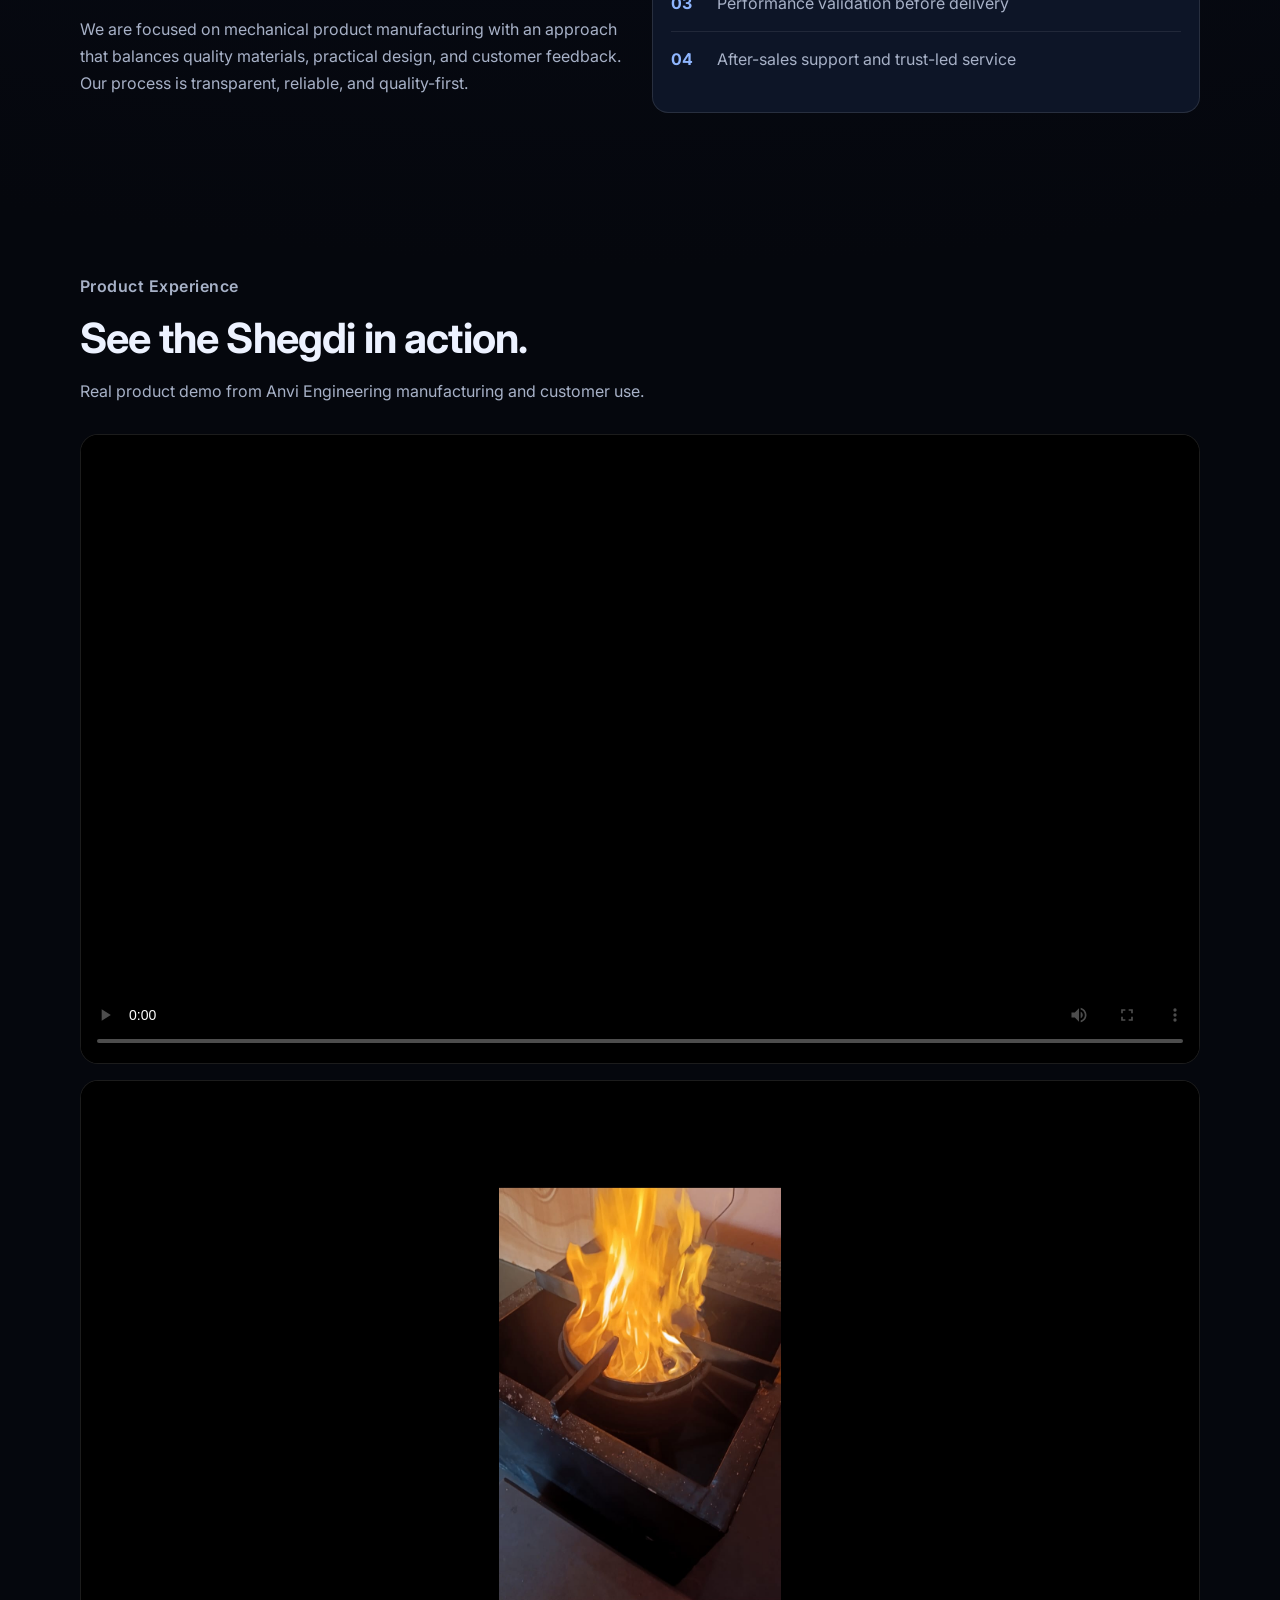
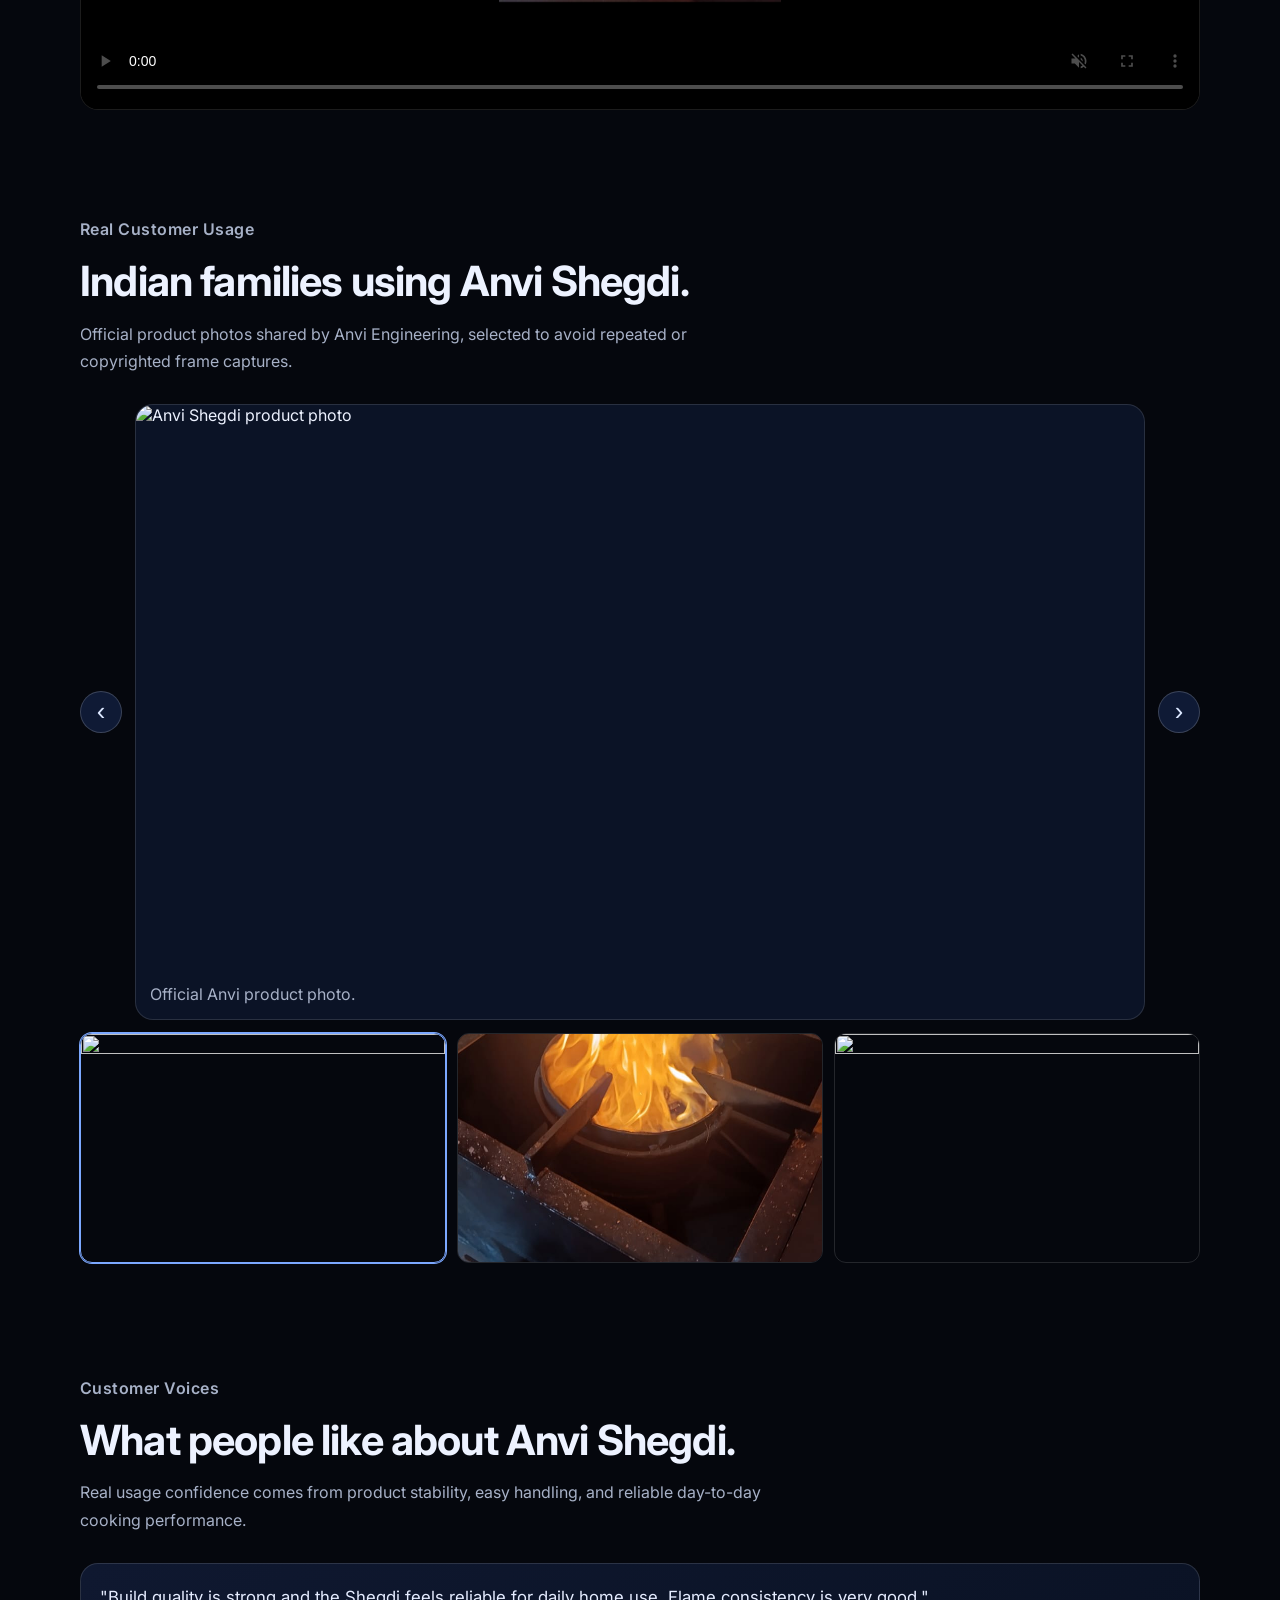
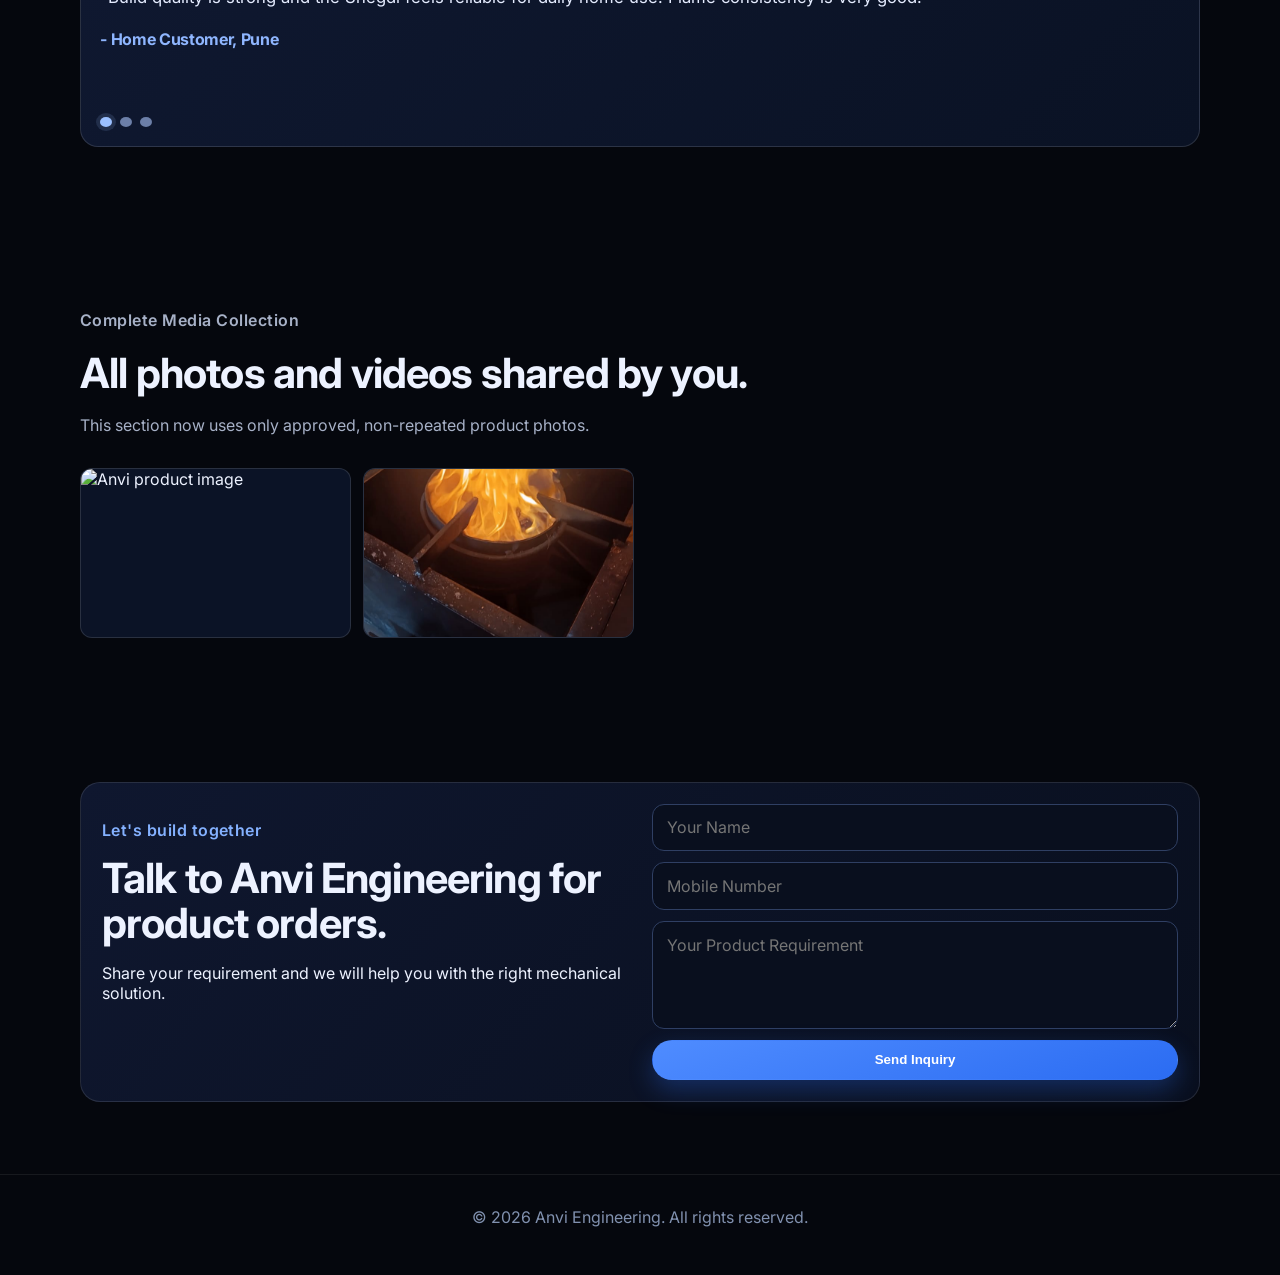
==== commit 9c4dd0e6: "Remove copyrighted media and deduplicate website gallery. Replace repeated frame captures with appro" ====
--- a/deploy/index.html
+++ b/deploy/index.html
@@ -156,16 +156,7 @@
           </div>
           <div class="video-grid">
             <div class="video-wrap">
-              <video controls playsinline preload="metadata" poster="assets/anvi-product-shot.jpg">
-                <source
-                  src="assets/anvi_engineering_product_1.mp4"
-                  type="video/mp4"
-                />
-                Your browser does not support the video tag.
-              </video>
-            </div>
-            <div class="video-wrap">
-              <video controls muted data-force-muted="true" playsinline preload="metadata" poster="assets/customer-photo.jpeg">
+              <video controls playsinline preload="metadata" poster="assets/anvi-product-main.png">
                 <source
                   src="assets/customer-experience-1.mp4"
                   type="video/mp4"
@@ -192,8 +183,8 @@
             <p class="eyebrow">Real Customer Usage</p>
             <h2>Indian families using Anvi Shegdi.</h2>
             <p>
-              These are realistic stills captured from the actual demo video,
-              showing real usage moments in a practical kitchen setup.
+              Official product photos shared by Anvi Engineering, selected to
+              avoid repeated or copyrighted frame captures.
             </p>
           </div>
           <div class="usage-carousel" aria-label="Customer usage photo gallery">
@@ -203,11 +194,11 @@
             <figure class="carousel-stage">
               <img
                 id="usageMainImage"
-                src="assets/customer-usage/usage_real_1.jpg"
-                alt="Indian customer using Anvi Shegdi close-up"
+                src="assets/anvi-product-main.png"
+                alt="Anvi Shegdi product photo"
               />
               <figcaption id="usageCaption">
-                Real customer moment from product demo.
+                Official Anvi product photo.
               </figcaption>
             </figure>
             <button class="carousel-btn next" id="usageNext" aria-label="Next image">
@@ -218,27 +209,27 @@
           <div class="usage-thumbs" id="usageThumbs">
             <button
               class="thumb active"
-              data-src="assets/customer-usage/usage_real_1.jpg"
-              data-alt="Indian customer using Anvi Shegdi close-up"
-              data-caption="Real customer moment from product demo."
+              data-src="assets/anvi-product-main.png"
+              data-alt="Anvi Shegdi product photo"
+              data-caption="Official Anvi product photo."
             >
-              <img src="assets/customer-usage/usage_real_1.jpg" alt="" />
+              <img src="assets/anvi-product-main.png" alt="" />
             </button>
             <button
               class="thumb"
-              data-src="assets/customer-usage/usage_real_2.jpg"
-              data-alt="Indian person cooking on Anvi Shegdi"
-              data-caption="Close-up crop to clearly show user interaction."
+              data-src="assets/customer-photo.jpeg"
+              data-alt="Customer shared Shegdi photo"
+              data-caption="Customer shared Shegdi image."
             >
-              <img src="assets/customer-usage/usage_real_2.jpg" alt="" />
+              <img src="assets/customer-photo.jpeg" alt="" />
             </button>
             <button
               class="thumb"
-              data-src="assets/customer-usage/usage_real_3.jpg"
-              data-alt="Family-side usage of Anvi Shegdi in kitchen"
-              data-caption="Actual use-case captured from your own video."
+              data-src="assets/oil-skimmer/oil-skimmer-1.png"
+              data-alt="Industrial oil skimmer machine photo"
+              data-caption="Industrial Oil Skimmer product image."
             >
-              <img src="assets/customer-usage/usage_real_3.jpg" alt="" />
+              <img src="assets/oil-skimmer/oil-skimmer-1.png" alt="" />
             </button>
           </div>
         </div>
@@ -291,23 +282,12 @@
             <p class="eyebrow">Complete Media Collection</p>
             <h2>All photos and videos shared by you.</h2>
             <p>
-              This section includes every key media file you provided so your
-              website shows your full real product story.
+              This section now uses only approved, non-repeated product photos.
             </p>
           </div>
           <div class="all-media-grid">
-            <img class="media-open" src="assets/customer-photo.jpeg" alt="Customer shared product image" />
-            <img class="media-open" src="assets/anvi-product-shot.jpg" alt="Anvi product view from demo video" />
-            <img class="media-open" src="assets/anvi-client-use.jpg" alt="Client side product usage from demo video" />
-            <img class="media-open" src="assets/customer-usage/usage_focus_1.jpg" alt="Customer focus shot one" />
-            <img class="media-open" src="assets/customer-usage/usage_focus_2.jpg" alt="Customer focus shot two" />
-            <img class="media-open" src="assets/customer-usage/usage_focus_3.jpg" alt="Customer focus shot three" />
-            <img class="media-open" src="assets/customer-usage/usage_real_1.jpg" alt="Real usage frame one" />
-            <img class="media-open" src="assets/customer-usage/usage_real_2.jpg" alt="Real usage frame two" />
-            <img class="media-open" src="assets/customer-usage/usage_real_3.jpg" alt="Real usage frame three" />
-            <img class="media-open" src="assets/customer-usage/usage_real_4.jpg" alt="Real usage frame four" />
-            <img class="media-open" src="assets/customer-usage/usage_real_5.jpg" alt="Real usage frame five" />
-            <img class="media-open" src="assets/customer-usage/usage_real_6.jpg" alt="Real usage frame six" />
+            <img class="media-open" src="assets/anvi-product-main.png" alt="Anvi product image" />
+            <img class="media-open" src="assets/customer-photo.jpeg" alt="Customer shared product photo" />
           </div>
         </div>
       </section>
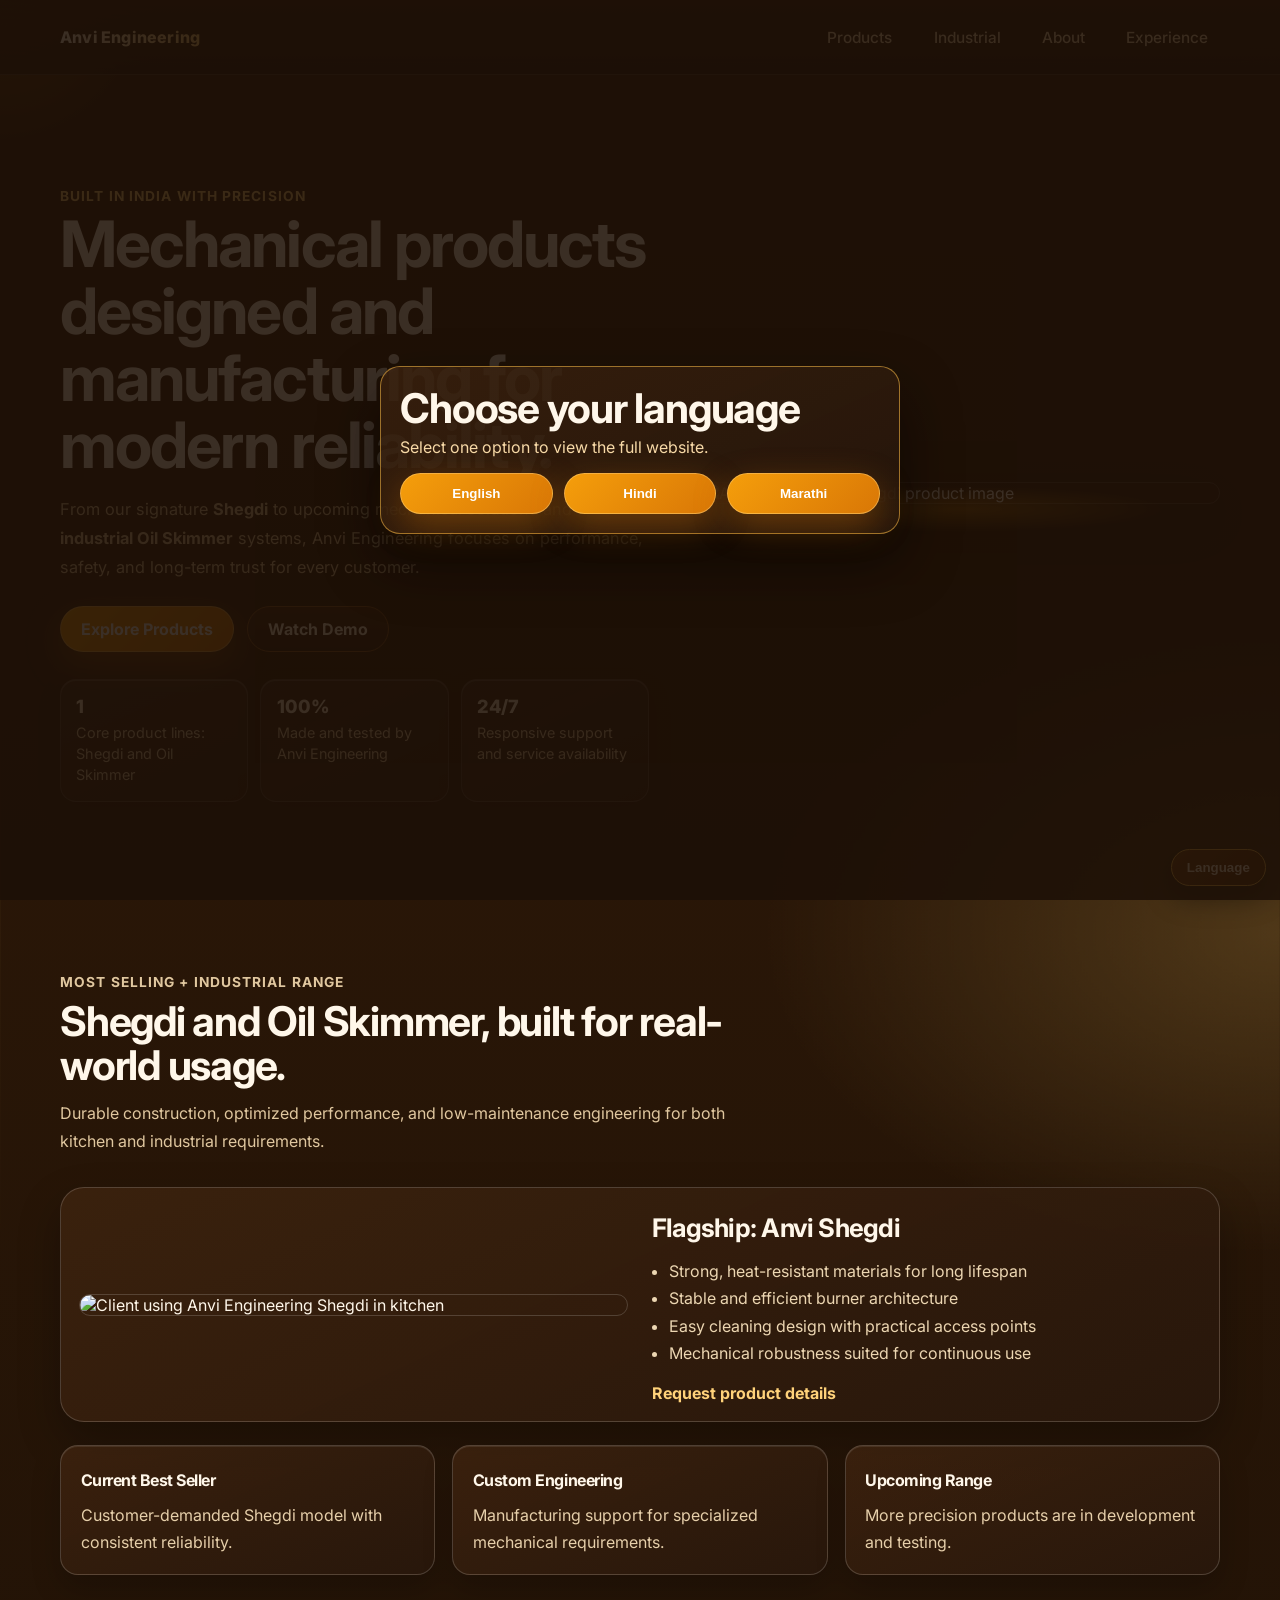
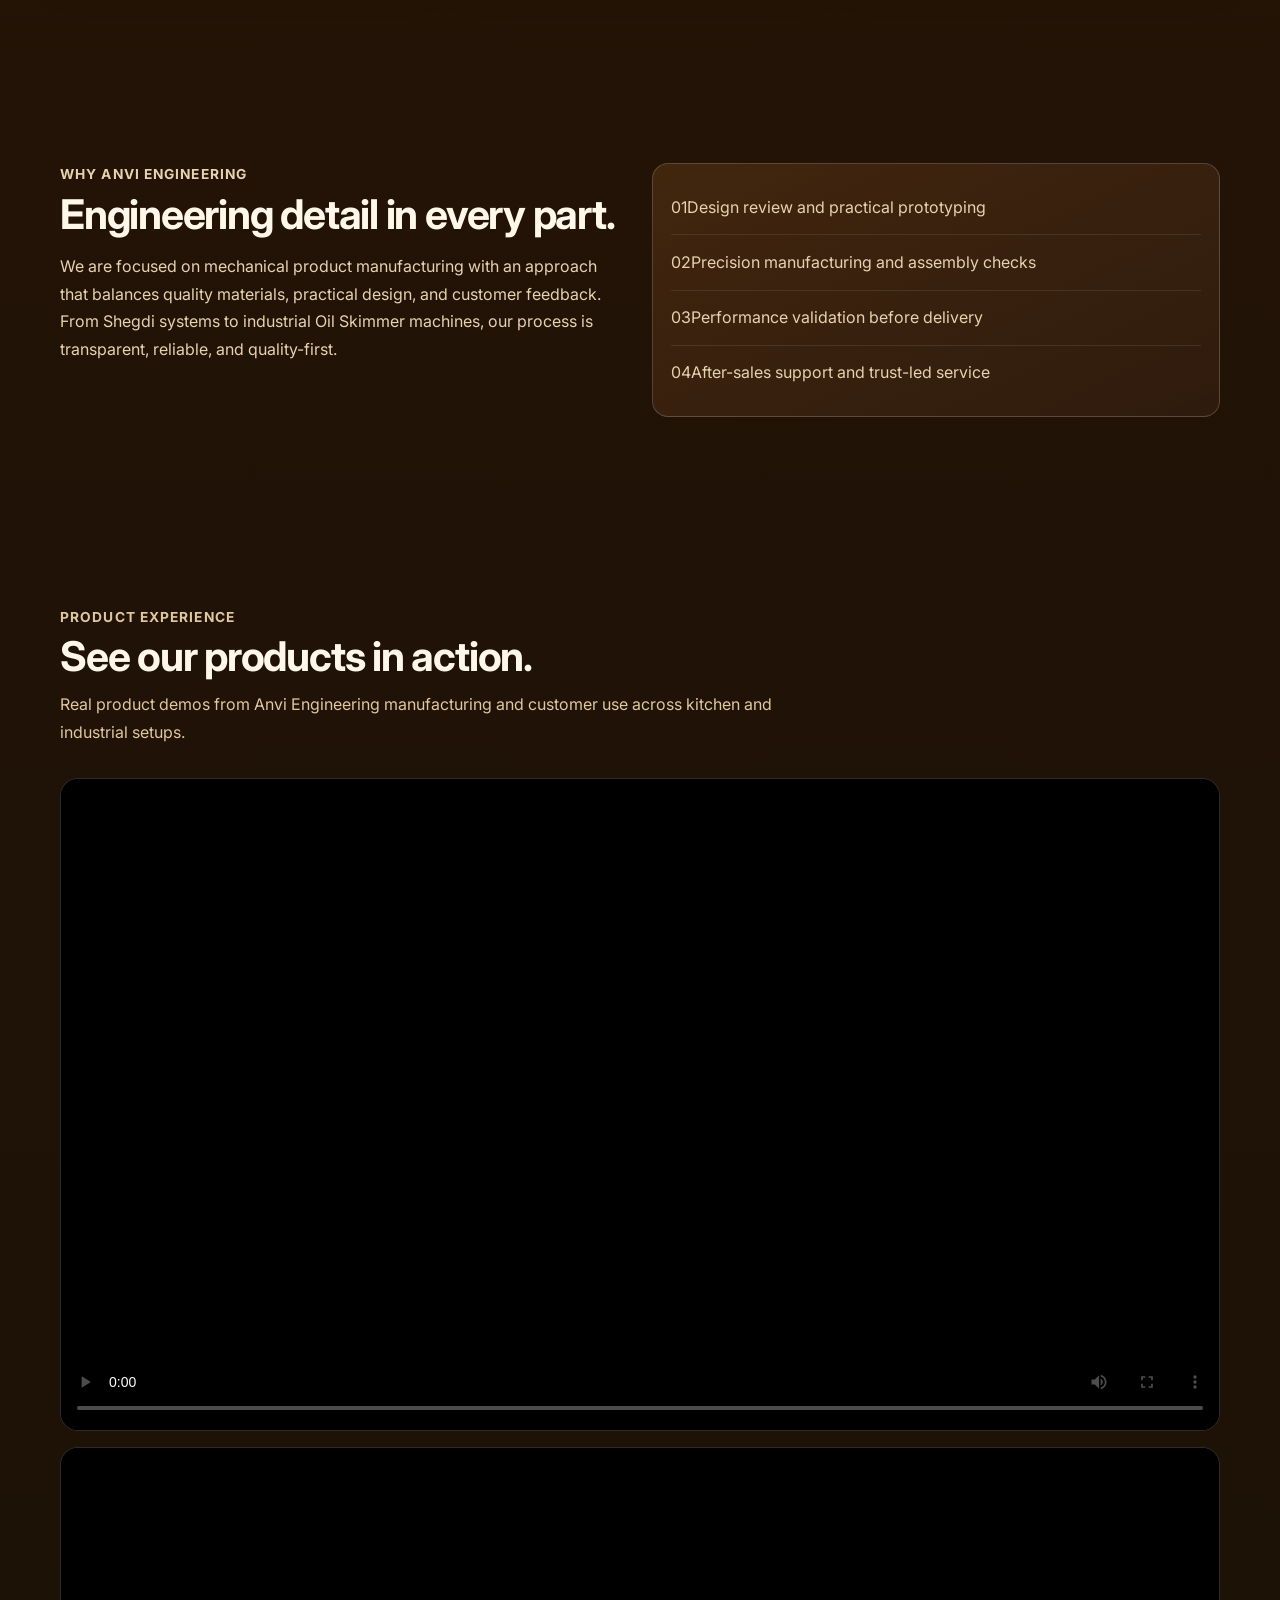
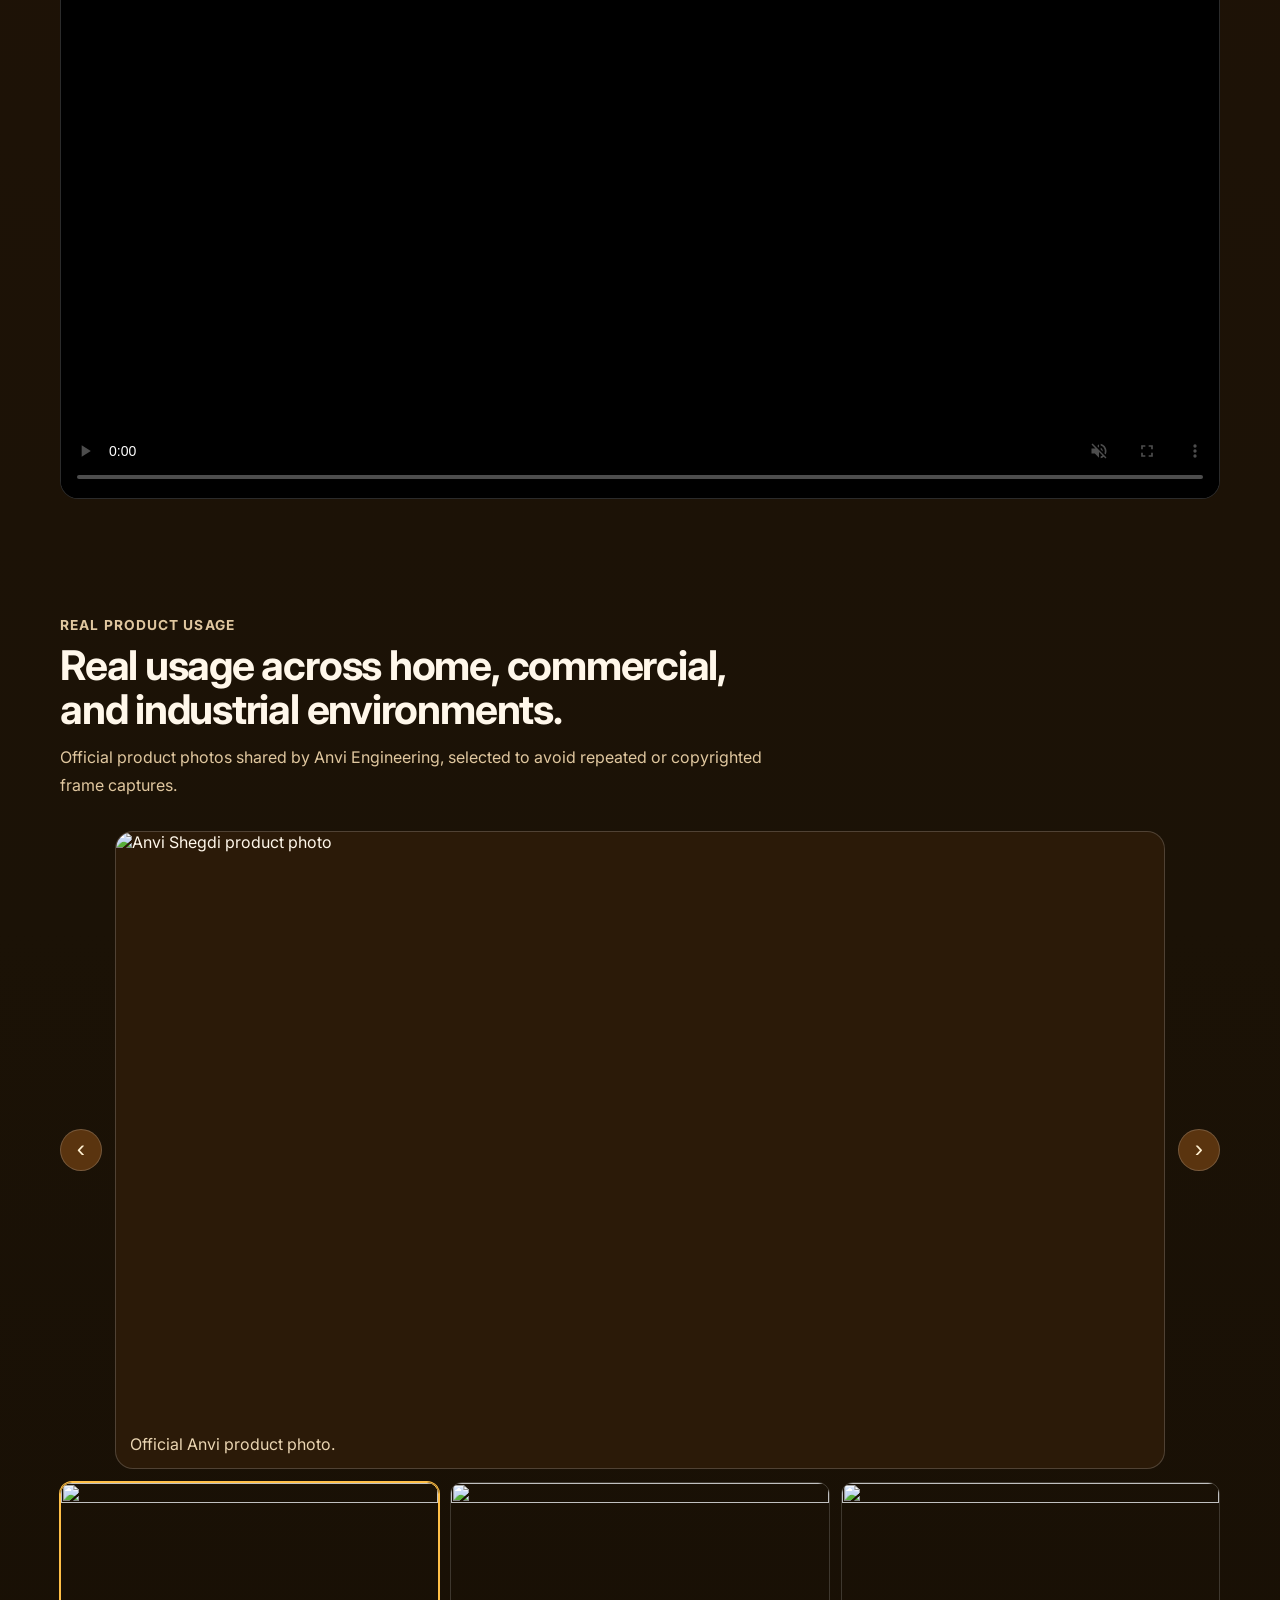
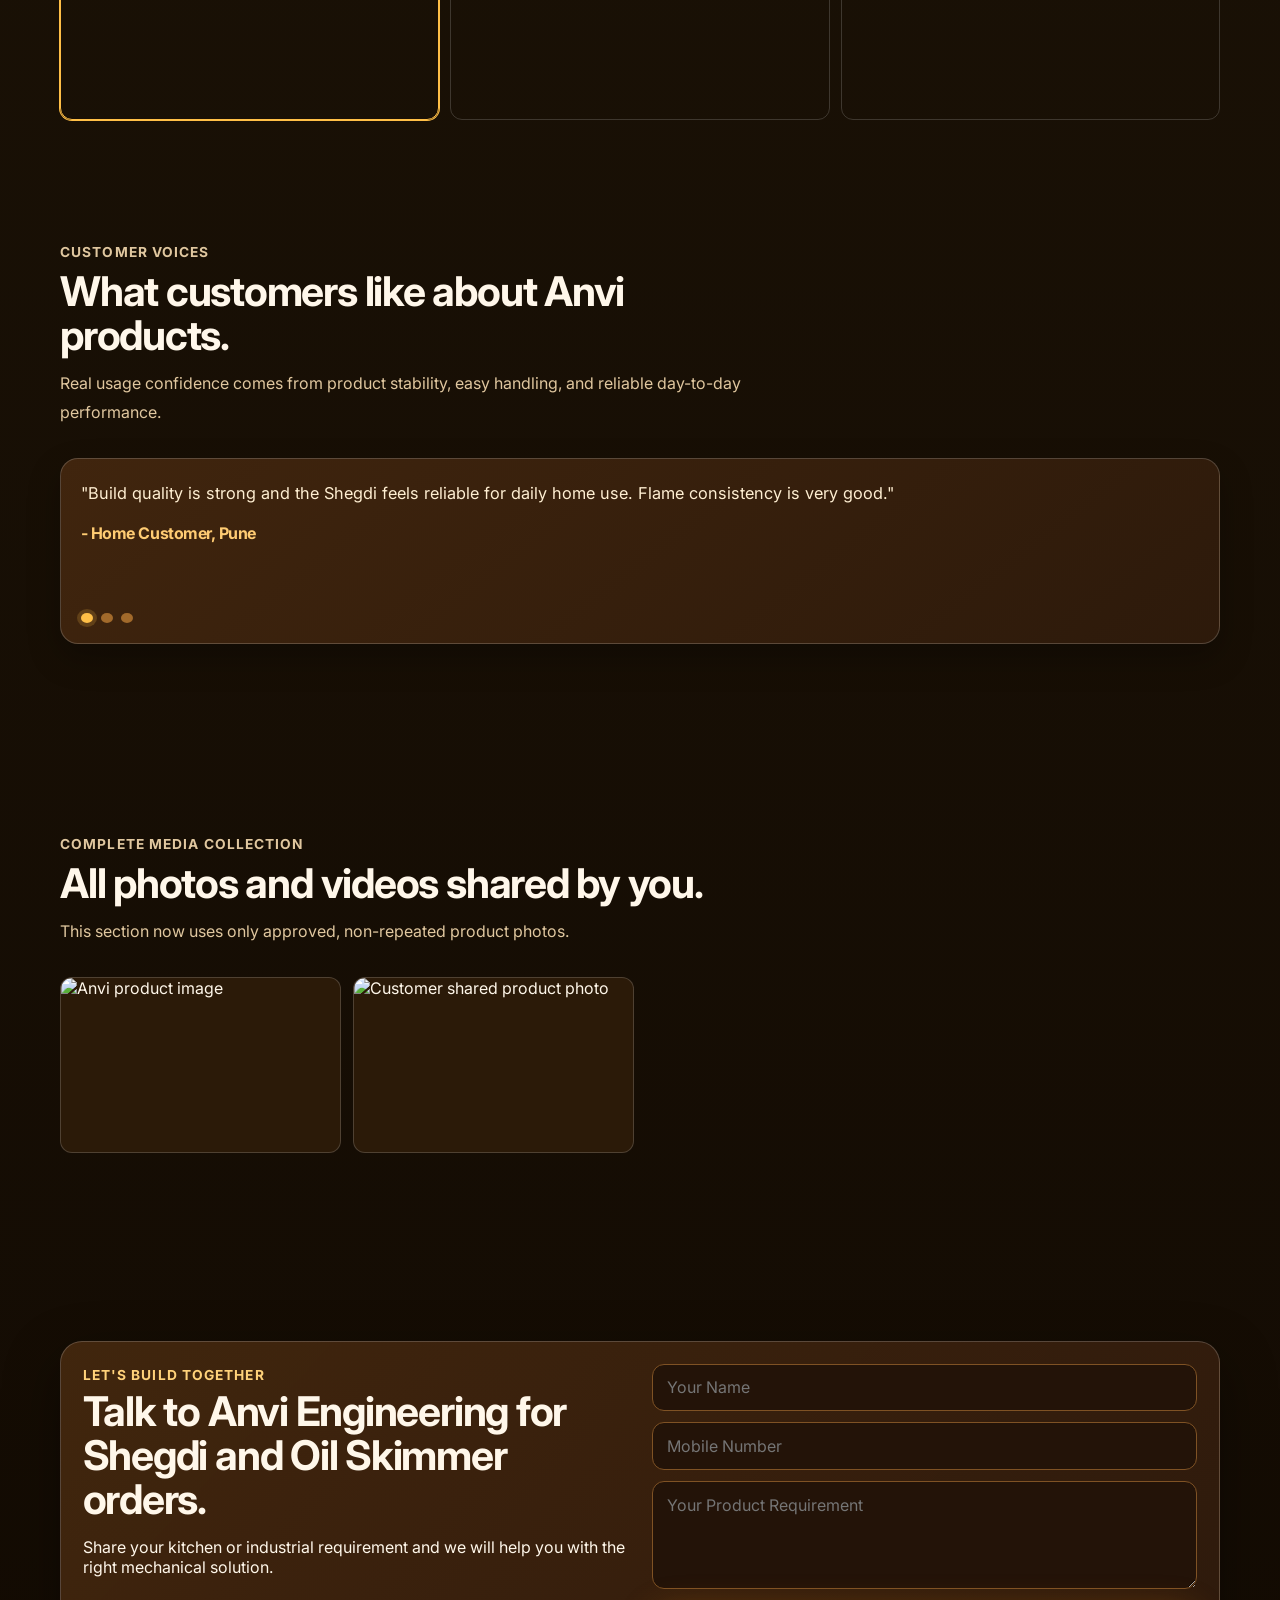
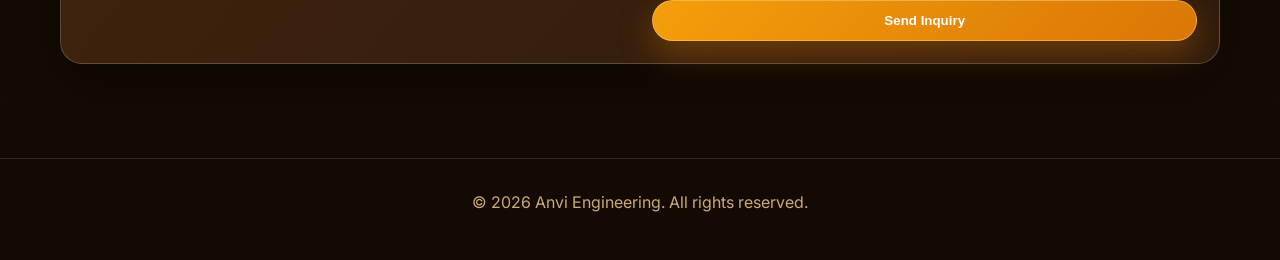
==== commit 69649441: "Add multilingual landing experience and warm visual redesign. Introduce first-visit language selecti" ====
--- a/deploy/index.html
+++ b/deploy/index.html
@@ -21,6 +21,26 @@
     <div class="bg-orb orb-1" aria-hidden="true"></div>
     <div class="bg-orb orb-2" aria-hidden="true"></div>
     <div class="cursor-glow" aria-hidden="true"></div>
+    <button id="languageOpenBtn" class="language-open-btn" type="button">
+      <span id="languageTriggerLabel">Language</span>
+    </button>
+    <div id="languageModal" class="language-modal" aria-hidden="true">
+      <div class="language-modal-card">
+        <h2 id="languageModalTitle">Choose your language</h2>
+        <p id="languageModalHint">Select one option to view the full website.</p>
+        <div class="language-options">
+          <button class="btn btn-primary language-option" data-lang="en" type="button">
+            English
+          </button>
+          <button class="btn btn-primary language-option" data-lang="hi" type="button">
+            Hindi
+          </button>
+          <button class="btn btn-primary language-option" data-lang="mr" type="button">
+            Marathi
+          </button>
+        </div>
+      </div>
+    </div>
     <header class="site-header">
       <div class="container nav-wrap">
         <a class="brand" href="#home">Anvi Engineering</a>
--- a/deploy/styles.css
+++ b/deploy/styles.css
@@ -1,12 +1,17 @@
 :root {
-  --bg: #05070d;
-  --bg-soft: #0b1120;
-  --card: #111827cc;
-  --text: #edf2ff;
-  --muted: #a7b1c7;
-  --primary: #4f8cff;
-  --primary-strong: #2b6cf2;
-  --border: #25304a;
+  --bg: #1b1206;
+  --bg-deep: #130b03;
+  --surface: #2a1a0dcc;
+  --surface-strong: #352012cf;
+  --text: #fff7ea;
+  --muted: #d9c5a2;
+  --primary: #f59e0b;
+  --primary-strong: #d97706;
+  --accent: #ffd166;
+  --border: #5a3a18;
+  --shadow: 0 20px 55px #00000060;
+  --card-grad: linear-gradient(155deg, #3f240fcc, #29180cd4);
+  --card-border: #ffffff2b;
 }
 
 * {
@@ -19,8 +24,33 @@
   padding: 0;
   scroll-behavior: smooth;
   font-family: "Inter", sans-serif;
-  background: radial-gradient(circle at top, #111d3e, var(--bg) 45%);
   color: var(--text);
+  background:
+    radial-gradient(980px 560px at 8% -14%, #f59e0b38 0%, transparent 72%),
+    radial-gradient(740px 460px at 100% 14%, #ffd1662e 0%, transparent 70%),
+    linear-gradient(180deg, #2f1908 0%, #201206 32%, var(--bg) 62%, var(--bg-deep) 100%);
+}
+
+body::before {
+  content: "";
+  position: fixed;
+  inset: 0;
+  pointer-events: none;
+  opacity: 0.06;
+  background-image: radial-gradient(#ffffff 0.65px, transparent 0.65px);
+  background-size: 3px 3px;
+  z-index: -2;
+}
+
+img,
+video {
+  max-width: 100%;
+  display: block;
+}
+
+.container {
+  width: min(1160px, 92vw);
+  margin: 0 auto;
 }
 
 .scroll-progress {
@@ -29,69 +59,63 @@
   left: 0;
   height: 3px;
   width: 0%;
-  background: linear-gradient(90deg, #6aa2ff, #8cd0ff);
+  background: linear-gradient(90deg, #f59e0b, #ffd166);
+  box-shadow: 0 0 16px #f59e0b77;
   z-index: 1400;
 }
 
 .bg-orb {
   position: fixed;
   border-radius: 50%;
-  filter: blur(40px);
-  opacity: 0.35;
+  filter: blur(62px);
+  opacity: 0.32;
   pointer-events: none;
   z-index: -1;
 }
 
 .orb-1 {
-  width: 280px;
-  height: 280px;
-  background: #3f82ff;
-  top: 12%;
-  right: 3%;
-  animation: floatOrb 10s ease-in-out infinite;
+  width: 320px;
+  height: 320px;
+  background: #f59e0b;
+  top: 8%;
+  right: 4%;
+  animation: floatOrb 12s ease-in-out infinite;
 }
 
 .orb-2 {
-  width: 240px;
-  height: 240px;
-  background: #2ed2b6;
-  bottom: 8%;
-  left: 2%;
-  animation: floatOrb 13s ease-in-out infinite;
-}
-
-img,
-video {
-  max-width: 100%;
-  display: block;
-}
-
-.container {
-  width: min(1120px, 92vw);
-  margin: 0 auto;
+  width: 260px;
+  height: 260px;
+  background: #ffd166;
+  bottom: 12%;
+  left: 3%;
+  animation: floatOrb 14s ease-in-out infinite;
 }
 
 .site-header {
   position: sticky;
   top: 0;
   z-index: 1000;
-  backdrop-filter: blur(14px);
-  background: #03050ccf;
-  border-bottom: 1px solid #ffffff12;
+  border-bottom: 1px solid #ffffff20;
+  backdrop-filter: blur(16px);
+  background: linear-gradient(180deg, #2b1808eb, #1a0f05ba);
 }
 
 .nav-wrap {
   display: flex;
   align-items: center;
   justify-content: space-between;
-  min-height: 70px;
+  min-height: 74px;
 }
 
 .brand {
   color: var(--text);
   text-decoration: none;
-  font-weight: 700;
+  font-weight: 800;
   letter-spacing: 0.2px;
+  background: linear-gradient(90deg, #fff8ea, #ffd27a);
+  -webkit-background-clip: text;
+  background-clip: text;
+  -webkit-text-fill-color: transparent;
 }
 
 .nav-menu {
@@ -99,19 +123,23 @@
   padding: 0;
   list-style: none;
   display: flex;
-  gap: 1.2rem;
+  gap: 1.1rem;
 }
 
 .nav-menu a {
-  color: var(--muted);
+  color: #f6dfb8;
   text-decoration: none;
   font-weight: 500;
-  transition: color 0.2s ease;
+  font-size: 0.96rem;
+  padding: 0.46rem 0.74rem;
+  border-radius: 999px;
+  transition: color 0.2s ease, background-color 0.2s ease;
 }
 
 .nav-menu a:hover,
 .nav-menu a:focus-visible {
   color: #fff;
+  background: #ffffff17;
 }
 
 .menu-toggle {
@@ -130,208 +158,488 @@
 }
 
 .section {
-  padding: 72px 0;
+  padding: 94px 0;
+  position: relative;
 }
 
 .hero {
-  padding: 72px 0 42px;
+  padding: 92px 0 56px;
 }
 
 .hero-grid {
   display: grid;
-  grid-template-columns: 1.1fr 0.9fr;
-  align-items: center;
-  gap: 2rem;
+  grid-template-columns: 1.08fr 0.92fr;
+  gap: 2.1rem;
+  align-items: center;
+}
+
+.hero-content {
+  padding: 1.1rem 1.2rem 1.1rem 0;
 }
 
 .eyebrow {
-  color: #84b1ff;
-  font-weight: 600;
-  letter-spacing: 0.03em;
+  margin: 0;
+  display: inline-flex;
+  align-items: center;
+  gap: 0.5rem;
+  color: #ffd27a;
+  font-size: 0.86rem;
+  font-weight: 700;
+  letter-spacing: 0.08em;
+  text-transform: uppercase;
 }
 
 h1,
 h2,
 h3,
 h4 {
-  margin: 0.25rem 0 0.6rem;
-  letter-spacing: -0.02em;
+  margin: 0.32rem 0 0.74rem;
+  letter-spacing: -0.03em;
 }
 
 h1 {
-  font-size: clamp(2rem, 5vw, 3.9rem);
+  font-size: clamp(2.2rem, 5vw, 4.2rem);
   line-height: 1.05;
+  max-width: 14ch;
 }
 
 h2 {
-  font-size: clamp(1.6rem, 3.3vw, 2.6rem);
-  line-height: 1.1;
+  font-size: clamp(1.75rem, 3.2vw, 2.95rem);
+  line-height: 1.08;
+}
+
+h3 {
+  font-size: clamp(1.2rem, 2vw, 1.6rem);
 }
 
 .lead {
-  color: var(--muted);
-  font-size: 1.08rem;
-  line-height: 1.7;
-  max-width: 62ch;
+  color: #e6cd9e;
+  line-height: 1.78;
+  max-width: 60ch;
+  font-size: 1.02rem;
 }
 
 .hero-cta {
+  margin-top: 1.5rem;
   display: flex;
+  gap: 0.82rem;
   flex-wrap: wrap;
-  gap: 0.9rem;
-  margin-top: 1.3rem;
 }
 
 .btn {
   text-decoration: none;
   border-radius: 999px;
   border: 1px solid transparent;
-  padding: 0.72rem 1.2rem;
-  font-weight: 600;
+  padding: 0.76rem 1.25rem;
+  font-weight: 700;
   display: inline-flex;
   align-items: center;
   justify-content: center;
-  transition: transform 0.2s ease, box-shadow 0.25s ease;
+  transition:
+    transform 0.24s ease,
+    box-shadow 0.28s ease,
+    background-color 0.24s ease,
+    border-color 0.24s ease;
 }
 
 .btn:hover {
   transform: translateY(-2px);
 }
 
+.btn:focus-visible,
+.line-btn:focus-visible,
+.carousel-btn:focus-visible,
+.thumb:focus-visible,
+.dot:focus-visible,
+.cart-close-btn:focus-visible,
+.lightbox-close:focus-visible {
+  outline: 2px solid #ffbf47;
+  outline-offset: 2px;
+}
+
 .btn-primary {
-  background: linear-gradient(160deg, var(--primary), var(--primary-strong));
-  color: #fff;
-  box-shadow: 0 10px 24px #2a66df55;
+  color: #ffffff;
+  border-color: #ffd27a80;
+  background: linear-gradient(135deg, var(--primary), var(--primary-strong));
+  box-shadow: 0 12px 34px #d9770660;
+}
+
+.btn-primary:hover {
+  box-shadow: 0 18px 40px #d9770678;
 }
 
 .btn-secondary {
-  color: #d8e5ff;
-  border-color: #3d4f79;
-  background: #0f1625;
+  color: #fff4df;
+  border-color: #84531f;
+  background: linear-gradient(180deg, #3d220d, #2a180b);
+}
+
+.btn-secondary:hover {
+  border-color: #ffcb6b;
 }
 
 .hero-metrics {
-  margin-top: 1.6rem;
-  display: grid;
-  grid-template-columns: repeat(3, 1fr);
-  gap: 0.8rem;
+  margin-top: 1.65rem;
+  display: grid;
+  grid-template-columns: repeat(3, minmax(0, 1fr));
+  gap: 0.75rem;
 }
 
 .hero-metrics div {
-  background: #ffffff08;
-  border: 1px solid #ffffff1f;
-  border-radius: 14px;
-  padding: 0.75rem;
+  padding: 0.95rem;
+  border-radius: 16px;
+  border: 1px solid #ffffff26;
+  background: linear-gradient(155deg, #ffffff10, #ffffff05);
+  box-shadow: inset 0 1px 0 #ffffff2c, 0 10px 22px #00000033;
 }
 
 .hero-metrics span {
+  font-size: 1.14rem;
   font-weight: 800;
-  font-size: 1.1rem;
+  color: #fff1d6;
 }
 
 .hero-metrics p {
-  margin: 0.35rem 0 0;
-  color: var(--muted);
-  font-size: 0.92rem;
+  margin: 0.4rem 0 0;
+  color: #e4cda5;
+  font-size: 0.9rem;
+  line-height: 1.45;
+}
+
+.hero-media {
+  position: relative;
+}
+
+.hero-media::after {
+  content: "";
+  position: absolute;
+  inset: auto 10% -28px 10%;
+  height: 46px;
+  border-radius: 50%;
+  background: radial-gradient(closest-side, #f59e0b8f, transparent);
+  z-index: -1;
 }
 
 .hero-media img {
-  border-radius: 24px;
-  border: 1px solid #ffffff1f;
-  box-shadow: 0 20px 50px #00000066;
+  width: 100%;
+  border-radius: 28px;
+  border: 1px solid #ffffff2a;
+  box-shadow: var(--shadow);
   transition: transform 0.35s ease, box-shadow 0.35s ease;
 }
 
 .hero-media img:hover {
-  transform: translateY(-4px) scale(1.01);
-  box-shadow: 0 26px 62px #00000080;
+  transform: translateY(-6px) scale(1.01);
+  box-shadow: 0 30px 70px #00000080;
 }
 
 .section-head {
-  max-width: 700px;
-  margin-bottom: 1.8rem;
+  max-width: 720px;
+  margin-bottom: 2rem;
 }
 
 .section-head p {
-  color: var(--muted);
-  line-height: 1.7;
+  margin: 0;
+  color: #e0c79f;
+  line-height: 1.76;
 }
 
 .product-highlight {
-  display: grid;
-  grid-template-columns: 1fr 1fr;
-  gap: 1.4rem;
-  align-items: center;
-  margin-bottom: 1.3rem;
-}
-
-.product-image img {
-  border-radius: 20px;
-  border: 1px solid #ffffff1a;
-}
-
-.product-copy ul {
-  padding-left: 1rem;
-  margin: 1rem 0;
-  color: var(--muted);
-  line-height: 1.8;
-}
-
-.text-link {
-  color: #9fc0ff;
-  text-decoration: none;
-  font-weight: 600;
-}
-
-.cards {
-  display: grid;
-  grid-template-columns: repeat(3, 1fr);
-  gap: 1rem;
-}
-
-.card {
-  padding: 1.2rem;
-  border-radius: 16px;
-  border: 1px solid #ffffff1c;
-  background: var(--card);
-  transition: transform 0.25s ease, border-color 0.25s ease;
-}
-
-.card:hover {
-  transform: translateY(-6px);
-  border-color: #7ca8ff7d;
-}
-
-.card p {
-  color: var(--muted);
-  margin-bottom: 0;
-}
-
-.about-grid {
   display: grid;
   grid-template-columns: 1fr 1fr;
   gap: 1.5rem;
+  align-items: center;
+  margin-bottom: 1.4rem;
+  padding: 1.15rem;
+  border-radius: 24px;
+  border: 1px solid var(--card-border);
+  background: var(--card-grad);
+  box-shadow: 0 18px 42px #00000045;
+}
+
+.product-image img {
+  border-radius: 18px;
+  border: 1px solid #ffffff2a;
+}
+
+.product-copy ul {
+  margin: 0.95rem 0 1rem;
+  padding-left: 1.05rem;
+  color: #ecd6b2;
+  line-height: 1.7;
+}
+
+.text-link {
+  color: #ffd27a;
+  text-decoration: none;
+  font-weight: 700;
+}
+
+.text-link:hover {
+  color: #ffe5b5;
+  text-decoration: underline;
+}
+
+.cards {
+  display: grid;
+  grid-template-columns: repeat(auto-fit, minmax(230px, 1fr));
+  gap: 1.05rem;
+}
+
+.card {
+  padding: 1.22rem;
+  border-radius: 18px;
+  border: 1px solid var(--card-border);
+  background: var(--card-grad);
+  box-shadow: inset 0 1px 0 #ffffff16, 0 14px 30px #00000032;
+  transition: transform 0.25s ease, border-color 0.25s ease, box-shadow 0.25s ease;
+}
+
+.card:hover {
+  transform: translateY(-6px) scale(1.01);
+  border-color: #ffbf4785;
+  box-shadow: 0 16px 34px #00000052;
+}
+
+.card p {
+  margin: 0;
+  color: #e6cfaa;
+  line-height: 1.65;
+}
+
+.featured-industrial-card {
+  border-color: #d99637;
+  background: linear-gradient(160deg, #5a3212d4, #3f250ed6);
+}
+
+.featured-industrial-image {
+  width: 100%;
+  margin: 0.4rem 0 0.65rem;
+  border-radius: 12px;
+  border: 1px solid #ffffff2a;
+  max-height: 220px;
+  object-fit: cover;
+}
+
+.industrial-product {
+  margin-top: 1.1rem;
+  padding: 1.3rem;
+  border-radius: 18px;
+  border: 1px solid #ffffff2c;
+  background: linear-gradient(152deg, #4a2a10cc, #311b09d6);
+  box-shadow: 0 16px 36px #00000046;
+}
+
+.product-tag {
+  display: inline-flex;
+  margin: 0 0 0.45rem;
+  padding: 0.28rem 0.62rem;
+  border-radius: 999px;
+  border: 1px solid #c98a33;
+  color: #ffe4b5;
+  font-size: 0.78rem;
+  font-weight: 700;
+  letter-spacing: 0.04em;
+  text-transform: uppercase;
+  background: #5a340f;
+}
+
+.industrial-product p {
+  margin: 0 0 0.58rem;
+  color: #ead5b2;
+  line-height: 1.66;
+}
+
+.industrial-product-media {
+  margin: 0.4rem 0 0.8rem;
+  border-radius: 14px;
+  overflow: hidden;
+  border: 1px solid #ffffff2a;
+  background: #2b1a08;
+}
+
+.industrial-product-media img {
+  width: 100%;
+  max-height: 340px;
+  object-fit: cover;
+}
+
+.industrial-product ul {
+  margin: 0 0 1rem;
+  padding-left: 1rem;
+  color: #ebd7b5;
+  line-height: 1.7;
+}
+
+.use-types .container {
+  position: relative;
+}
+
+.use-types-grid {
+  display: grid;
+  grid-template-columns: repeat(2, minmax(0, 1fr));
+  gap: 1rem;
+}
+
+.use-type-card {
+  padding: 1.25rem;
+  border-radius: 20px;
+  border: 1px solid #ffffff28;
+  background: linear-gradient(160deg, #4a2b11c8, #321d0ecf);
+  box-shadow: inset 0 1px 0 #ffffff1e, 0 12px 28px #00000030;
+}
+
+.use-type-card p {
+  color: #e7d1ae;
+  margin: 0 0 0.6rem;
+  line-height: 1.62;
+}
+
+.use-type-card ul {
+  margin: 0;
+  padding-left: 1rem;
+  color: #e7d2b0;
+  line-height: 1.7;
+}
+
+.order-row {
+  margin-top: 1rem;
+  display: grid;
+  grid-template-columns: auto 110px 1fr;
+  gap: 0.6rem;
+  align-items: center;
+}
+
+.order-row label {
+  color: #fff0d2;
+  font-weight: 600;
+}
+
+.order-qty-input {
+  border: 1px solid #7f5224;
+  background: #2a190c;
+  color: #fff5e2;
+  border-radius: 10px;
+  padding: 0.55rem 0.65rem;
+  font: inherit;
+}
+
+.cart-fab {
+  margin-top: 1rem;
+}
+
+.cart-drawer {
+  margin-top: 0.95rem;
+  border: 1px solid #ffffff2f;
+  border-radius: 16px;
+  padding: 0.95rem;
+  background: linear-gradient(150deg, #4a2b10d5, #311c0de9);
+  box-shadow: 0 16px 36px #0000004f;
+}
+
+.cart-drawer[aria-hidden="true"] {
+  display: none;
+}
+
+.cart-drawer-head {
+  display: flex;
+  align-items: center;
+  justify-content: space-between;
+  margin-bottom: 0.55rem;
+}
+
+.cart-drawer-head h3 {
+  margin: 0;
+}
+
+.cart-close-btn {
+  border: 1px solid #ffffff28;
+  background: #3f260f;
+  color: #fff0d1;
+  font-size: 1.15rem;
+  width: 32px;
+  height: 32px;
+  border-radius: 50%;
+  cursor: pointer;
+}
+
+.cart-summary-line,
+.cart-total {
+  margin: 0.52rem 0;
+  color: #f1dcba;
+}
+
+.cart-line {
+  display: flex;
+  align-items: center;
+  justify-content: space-between;
+  margin-top: 0.5rem;
+  padding: 0.52rem 0.6rem;
+  border: 1px solid #ffffff18;
+  border-radius: 10px;
+  background: #ffffff05;
+}
+
+.cart-line-controls {
+  display: inline-flex;
+  align-items: center;
+  gap: 0.44rem;
+}
+
+.line-btn {
+  border: 1px solid #9c6429;
+  background: #5b3514;
+  color: #fff;
+  border-radius: 8px;
+  min-width: 30px;
+  min-height: 30px;
+  cursor: pointer;
+}
+
+.line-btn:hover {
+  background: #72431a;
+}
+
+.cart-actions {
+  margin-top: 0.7rem;
+  display: flex;
+  gap: 0.6rem;
+}
+
+.order-builder-summary {
+  margin: 0.12rem 0 0.3rem;
+  color: #f1ddb9;
+  display: flex;
+  flex-wrap: wrap;
+  align-items: center;
+  gap: 0.6rem;
+}
+
+.about-grid {
+  display: grid;
+  grid-template-columns: 1fr 1fr;
+  gap: 1.5rem;
 }
 
 .about-grid p {
-  color: var(--muted);
-  line-height: 1.7;
+  color: #e7d2af;
+  line-height: 1.74;
 }
 
 .about-points {
-  border: 1px solid #ffffff1c;
-  background: #0d1527;
+  border: 1px solid #ffffff2d;
   border-radius: 16px;
   padding: 1rem 1.1rem;
+  background: linear-gradient(155deg, #4a2c11c9, #321d0ed2);
 }
 
 .about-points p {
   margin: 0;
-  padding: 0.85rem 0;
-  border-bottom: 1px solid #ffffff15;
+  padding: 0.82rem 0;
+  border-bottom: 1px solid #ffffff16;
   display: flex;
+  align-items: center;
   gap: 0.7rem;
-  align-items: center;
 }
 
 .about-points p:last-child {
@@ -340,16 +648,22 @@
 
 .about-points span {
   min-width: 2.2rem;
+  color: #ffd27a;
   font-weight: 700;
-  color: #8fb6ff;
+}
+
+.video-grid {
+  display: flex;
+  flex-direction: column;
+  gap: 1rem;
 }
 
 .video-wrap {
   overflow: hidden;
   border-radius: 18px;
-  border: 1px solid #ffffff1c;
+  border: 1px solid #ffffff2b;
   background: #000;
-  transition: transform 0.22s ease, border-color 0.22s ease;
+  transition: transform 0.24s ease, border-color 0.24s ease, box-shadow 0.24s ease;
   position: relative;
   display: flex;
   align-items: center;
@@ -361,13 +675,8 @@
 
 .video-wrap:hover {
   transform: translateY(-4px);
-  border-color: #6e95ea7a;
-}
-
-.video-grid {
-  display: flex;
-  flex-direction: column;
-  gap: 1rem;
+  border-color: #ffbf4782;
+  box-shadow: 0 16px 34px #00000063;
 }
 
 .video-wrap video {
@@ -386,11 +695,10 @@
   width: min(420px, 100%);
   margin-left: auto;
   margin-right: auto;
-  max-height: none;
 }
 
 .usage-gallery {
-  padding-top: 18px;
+  padding-top: 20px;
 }
 
 .usage-carousel {
@@ -402,10 +710,10 @@
 
 .carousel-stage {
   margin: 0;
-  border: 1px solid #ffffff1f;
+  border: 1px solid #ffffff2d;
   border-radius: 18px;
   overflow: hidden;
-  background: #0b1326;
+  background: #2b1a08;
 }
 
 .carousel-stage img {
@@ -416,31 +724,31 @@
 }
 
 .carousel-stage figcaption {
-  color: var(--muted);
-  padding: 0.75rem 0.9rem 0.88rem;
+  color: #ead5b2;
+  padding: 0.74rem 0.88rem 0.86rem;
 }
 
 .carousel-btn {
   border: 1px solid #ffffff2f;
-  background: #0f1a35;
-  color: #dbe7ff;
+  background: #5a340f;
+  color: #fff0d1;
   width: 42px;
   height: 42px;
   border-radius: 50%;
-  font-size: 1.6rem;
+  font-size: 1.55rem;
   line-height: 1;
   cursor: pointer;
 }
 
 .usage-thumbs {
-  margin-top: 0.85rem;
+  margin-top: 0.84rem;
   display: grid;
   grid-template-columns: repeat(3, 1fr);
-  gap: 0.7rem;
+  gap: 0.68rem;
 }
 
 .thumb {
-  border: 1px solid #ffffff20;
+  border: 1px solid #ffffff2a;
   background: transparent;
   padding: 0;
   margin: 0;
@@ -450,8 +758,8 @@
 }
 
 .thumb.active {
-  border-color: #7ca8ff;
-  box-shadow: 0 0 0 1px #7ca8ff;
+  border-color: #ffbf47;
+  box-shadow: 0 0 0 1px #ffbf47;
 }
 
 .thumb img {
@@ -461,14 +769,15 @@
 }
 
 .testimonials {
-  padding-top: 24px;
+  padding-top: 26px;
 }
 
 .testimonial-slider {
-  border: 1px solid #ffffff21;
+  border: 1px solid #ffffff2f;
   border-radius: 18px;
-  background: linear-gradient(135deg, #0f1830, #0a1224);
-  padding: 1.2rem;
+  background: linear-gradient(142deg, #4a2b11cf, #321d0dd1);
+  padding: 1.24rem;
+  box-shadow: 0 14px 32px #00000042;
 }
 
 .testimonial-card {
@@ -482,15 +791,15 @@
 }
 
 .testimonial-card p {
-  font-size: 1.05rem;
-  line-height: 1.75;
-  color: #e5ecff;
   margin-top: 0;
+  color: #ffefd2;
+  line-height: 1.74;
+  font-size: 1.02rem;
 }
 
 .testimonial-card h4 {
   margin-bottom: 0;
-  color: #8fb6ff;
+  color: #ffcc73;
 }
 
 .testimonial-dots {
@@ -504,13 +813,173 @@
   height: 10px;
   border-radius: 50%;
   border: 0;
-  background: #6c7fa8;
+  background: #a26a2b;
   cursor: pointer;
 }
 
 .dot.active {
-  background: #9bc0ff;
-  box-shadow: 0 0 0 4px #9bc0ff22;
+  background: #ffbf47;
+  box-shadow: 0 0 0 4px #ffbf472f;
+}
+
+.all-media-grid {
+  display: grid;
+  grid-template-columns: repeat(4, minmax(0, 1fr));
+  gap: 0.75rem;
+}
+
+.all-media-grid img {
+  width: 100%;
+  aspect-ratio: 16 / 10;
+  object-fit: cover;
+  border-radius: 12px;
+  border: 1px solid #ffffff2b;
+  background: #2b1a08;
+  cursor: zoom-in;
+  transition: transform 0.24s ease, box-shadow 0.24s ease, border-color 0.24s ease;
+}
+
+.all-media-grid img:hover {
+  transform: translateY(-3px);
+  border-color: #ffbf4770;
+  box-shadow: 0 14px 30px #00000055;
+}
+
+.contact-box {
+  display: grid;
+  grid-template-columns: 1fr 1fr;
+  gap: 1.5rem;
+  padding: 1.35rem;
+  border-radius: 22px;
+  border: 1px solid #ffffff30;
+  background: linear-gradient(132deg, #4a2b10d4, #331d0edc);
+  box-shadow: var(--shadow);
+}
+
+.contact-form {
+  display: grid;
+  gap: 0.7rem;
+}
+
+.contact-form input,
+.contact-form select,
+.contact-form textarea {
+  width: 100%;
+  border: 1px solid #7f5224;
+  background: #231308;
+  color: #fff4de;
+  border-radius: 12px;
+  padding: 0.8rem 0.9rem;
+  font: inherit;
+}
+
+.contact-form textarea {
+  resize: vertical;
+}
+
+.contact-form input:focus,
+.contact-form select:focus,
+.contact-form textarea:focus {
+  border-color: #ffbf47;
+  box-shadow: 0 0 0 3px #ffbf472b;
+  outline: none;
+}
+
+.contact-form select {
+  appearance: none;
+}
+
+.contact-form button:disabled {
+  opacity: 0.72;
+  cursor: not-allowed;
+}
+
+.form-status {
+  min-height: 1.2rem;
+  margin: 0.1rem 0 0;
+  color: #78ebc8;
+  font-size: 0.95rem;
+}
+
+.form-status.error {
+  color: #ffabab;
+}
+
+.language-open-btn {
+  position: fixed;
+  right: 14px;
+  bottom: 14px;
+  z-index: 1200;
+  border: 1px solid #ffbf47;
+  background: linear-gradient(135deg, #7a420d, #5b2f0a);
+  color: #fff4de;
+  border-radius: 999px;
+  padding: 0.62rem 0.95rem;
+  font-weight: 700;
+  cursor: pointer;
+  box-shadow: 0 12px 28px #00000064;
+}
+
+.language-modal {
+  position: fixed;
+  inset: 0;
+  background: #1c1006dd;
+  display: none;
+  align-items: center;
+  justify-content: center;
+  z-index: 1300;
+  padding: 1rem;
+}
+
+.language-modal.open {
+  display: flex;
+}
+
+.language-modal-card {
+  width: min(520px, 96vw);
+  border: 1px solid #ffbf478a;
+  border-radius: 20px;
+  background: linear-gradient(155deg, #3b220fcc, #26170ce0);
+  box-shadow: 0 28px 60px #0000007a;
+  padding: 1.2rem;
+}
+
+.language-modal-card h2 {
+  margin: 0 0 0.4rem;
+}
+
+.language-modal-card p {
+  margin: 0 0 1rem;
+  color: #f7d9a7;
+}
+
+.language-options {
+  display: grid;
+  grid-template-columns: repeat(3, minmax(0, 1fr));
+  gap: 0.7rem;
+}
+
+.modal-open {
+  overflow: hidden;
+}
+
+.site-footer {
+  border-top: 1px solid #ffffff1f;
+  padding: 1.1rem 0 2rem;
+  color: #cda878;
+  text-align: center;
+}
+
+.cursor-glow {
+  position: fixed;
+  width: 280px;
+  height: 280px;
+  pointer-events: none;
+  border-radius: 50%;
+  background: radial-gradient(circle, #f59e0b44 0%, #f59e0b00 72%);
+  mix-blend-mode: screen;
+  transform: translate(-50%, -50%);
+  z-index: 0;
 }
 
 .lightbox {
@@ -518,7 +987,7 @@
   inset: 0;
   display: none;
   place-items: center;
-  background: #000000da;
+  background: #000000dd;
   z-index: 1200;
   padding: 1rem;
 }
@@ -531,15 +1000,15 @@
   max-width: min(1100px, 95vw);
   max-height: 88vh;
   border-radius: 12px;
-  border: 1px solid #ffffff32;
+  border: 1px solid #ffffff36;
 }
 
 .lightbox-close {
   position: absolute;
   top: 16px;
   right: 20px;
-  border: 1px solid #ffffff3a;
-  background: #0a1020;
+  border: 1px solid #ffffff3d;
+  background: #3b230f;
   color: #fff;
   width: 38px;
   height: 38px;
@@ -549,77 +1018,10 @@
   cursor: pointer;
 }
 
-.all-media-grid {
-  display: grid;
-  grid-template-columns: repeat(4, 1fr);
-  gap: 0.75rem;
-}
-
-.all-media-grid img {
-  width: 100%;
-  aspect-ratio: 16 / 10;
-  object-fit: cover;
-  border-radius: 12px;
-  border: 1px solid #ffffff1f;
-  background: #0b1326;
-  cursor: zoom-in;
-  transition: transform 0.2s ease, box-shadow 0.25s ease;
-}
-
-.all-media-grid img:hover {
-  transform: translateY(-3px);
-  box-shadow: 0 10px 26px #0000005a;
-}
-
-.contact-box {
-  display: grid;
-  grid-template-columns: 1fr 1fr;
-  gap: 1.5rem;
-  background: linear-gradient(130deg, #0f172f, #090f1e);
-  border: 1px solid #ffffff1c;
-  border-radius: 20px;
-  padding: 1.3rem;
-}
-
-.contact-form {
-  display: grid;
-  gap: 0.7rem;
-}
-
-.contact-form input,
-.contact-form textarea {
-  width: 100%;
-  border: 1px solid #2f3f63;
-  background: #090f1e;
-  color: #fff;
-  border-radius: 12px;
-  padding: 0.8rem 0.9rem;
-  font: inherit;
-}
-
-.site-footer {
-  border-top: 1px solid #ffffff12;
-  padding: 1rem 0 2rem;
-  color: #8191af;
-  text-align: center;
-}
-
-.cursor-glow {
-  position: fixed;
-  width: 280px;
-  height: 280px;
-  pointer-events: none;
-  border-radius: 50%;
-  background: radial-gradient(circle, #5d8eff4a 0%, #5d8eff00 72%);
-  mix-blend-mode: screen;
-  transform: translate(-50%, -50%);
-  z-index: 0;
-}
-
 .reveal {
   opacity: 0;
   transform: translateY(18px);
-  transition: opacity 0.6s ease, transform 0.6s ease;
+  transition: opacity 0.62s ease, transform 0.62s ease;
 }
 
 .reveal.show {
@@ -641,7 +1043,7 @@
 @keyframes floatOrb {
   0%,
   100% {
-    transform: translateY(0px);
+    transform: translateY(0);
   }
   50% {
     transform: translateY(-18px);
@@ -649,6 +1051,11 @@
 }
 
 @media (max-width: 900px) {
+  .hero,
+  .section {
+    padding: 72px 0;
+  }
+
   .hero-grid,
   .product-highlight,
   .about-grid,
@@ -656,17 +1063,31 @@
     grid-template-columns: 1fr;
   }
 
+  .hero-content {
+    padding-right: 0;
+  }
+
   .cards,
+  .use-types-grid,
   .hero-metrics,
   .usage-thumbs {
     grid-template-columns: 1fr;
   }
 
+  .order-row {
+    grid-template-columns: 1fr;
+  }
+
+  .cart-actions {
+    width: 100%;
+    flex-direction: column;
+  }
+
+  .cart-actions .btn {
+    width: 100%;
+  }
+
   .usage-carousel {
-    grid-template-columns: 1fr;
-  }
-
-  .video-grid {
     grid-template-columns: 1fr;
   }
 
@@ -686,13 +1107,17 @@
     display: inline-block;
   }
 
+  .language-options {
+    grid-template-columns: 1fr;
+  }
+
   .nav-menu {
     position: absolute;
     top: 70px;
     right: 4vw;
     width: min(260px, 88vw);
-    background: #060b17;
-    border: 1px solid #ffffff24;
+    background: #2e1b0cf0;
+    border: 1px solid #ffffff2a;
     border-radius: 12px;
     padding: 0.8rem;
     display: none;
@@ -703,3 +1128,14 @@
     display: flex;
   }
 }
+
+@media (prefers-reduced-motion: reduce) {
+  *,
+  *::before,
+  *::after {
+    animation-duration: 0.01ms !important;
+    animation-iteration-count: 1 !important;
+    transition-duration: 0.01ms !important;
+    scroll-behavior: auto !important;
+  }
+}
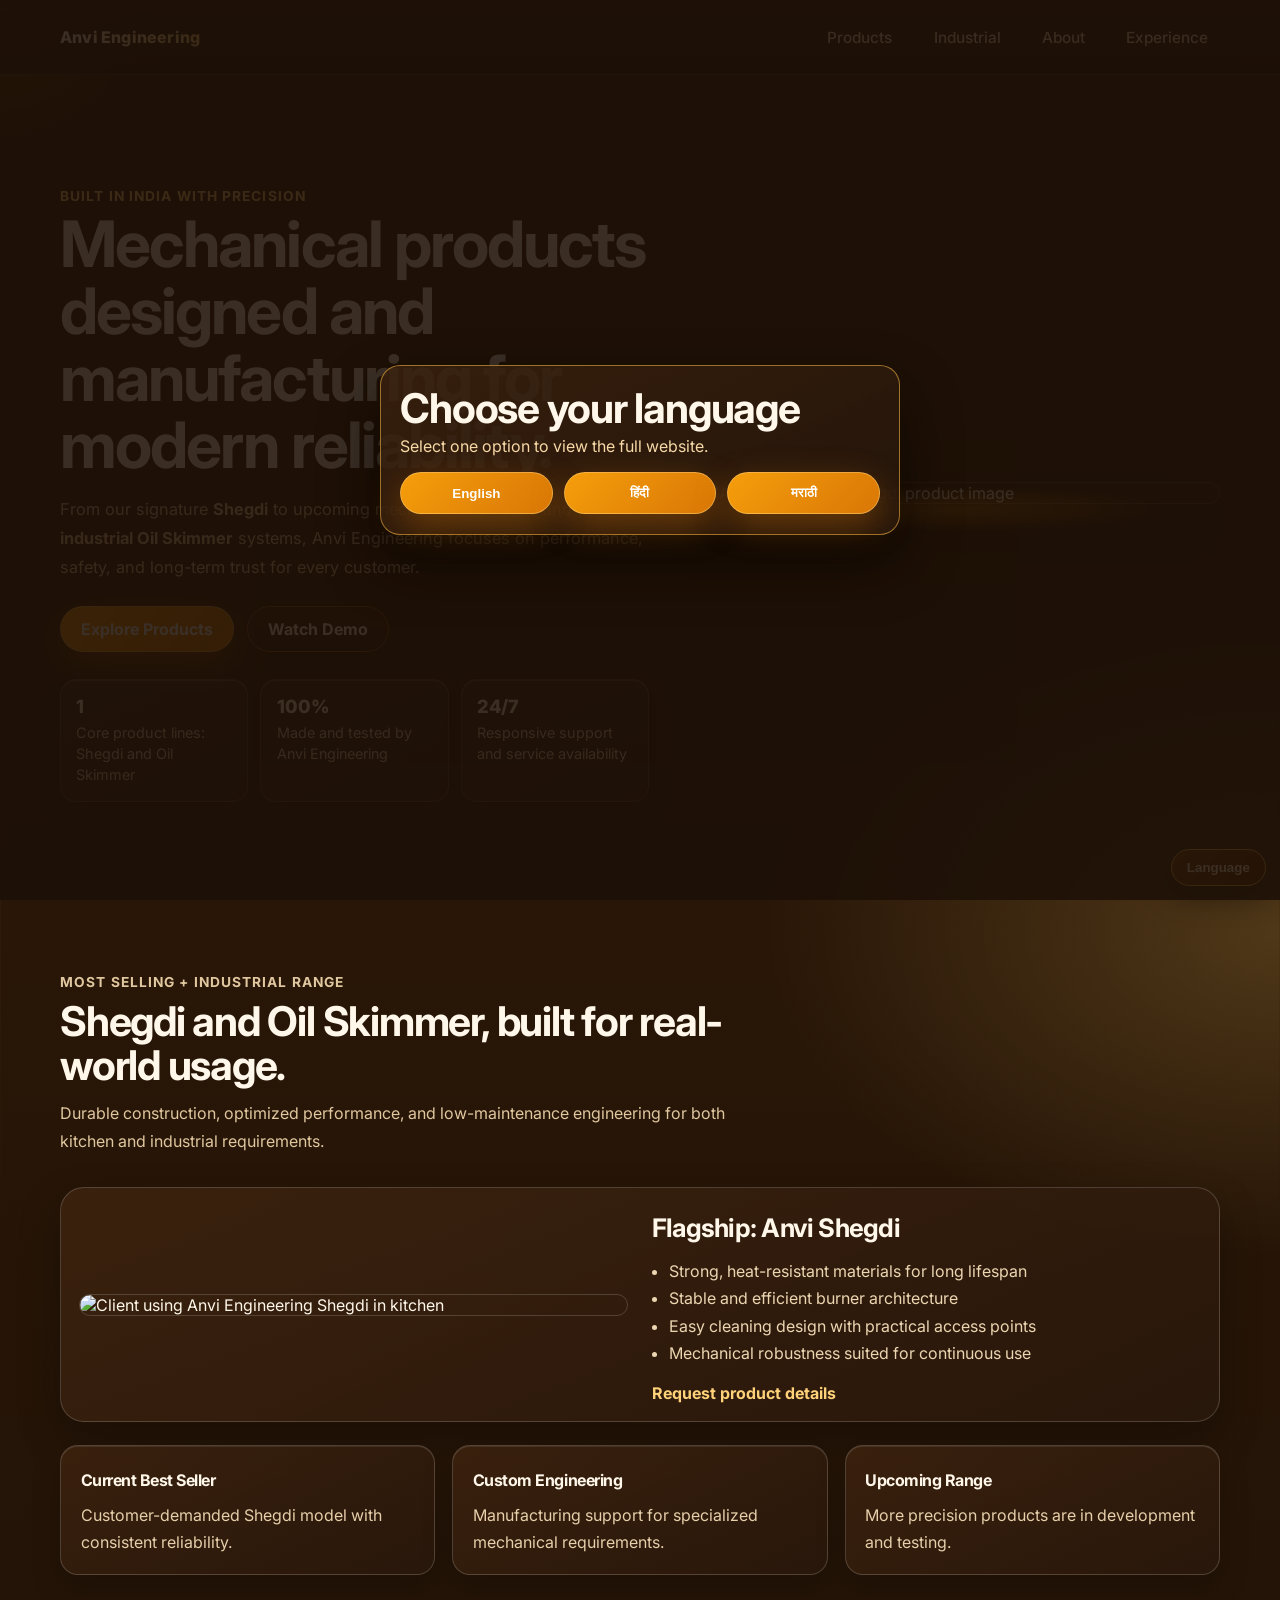
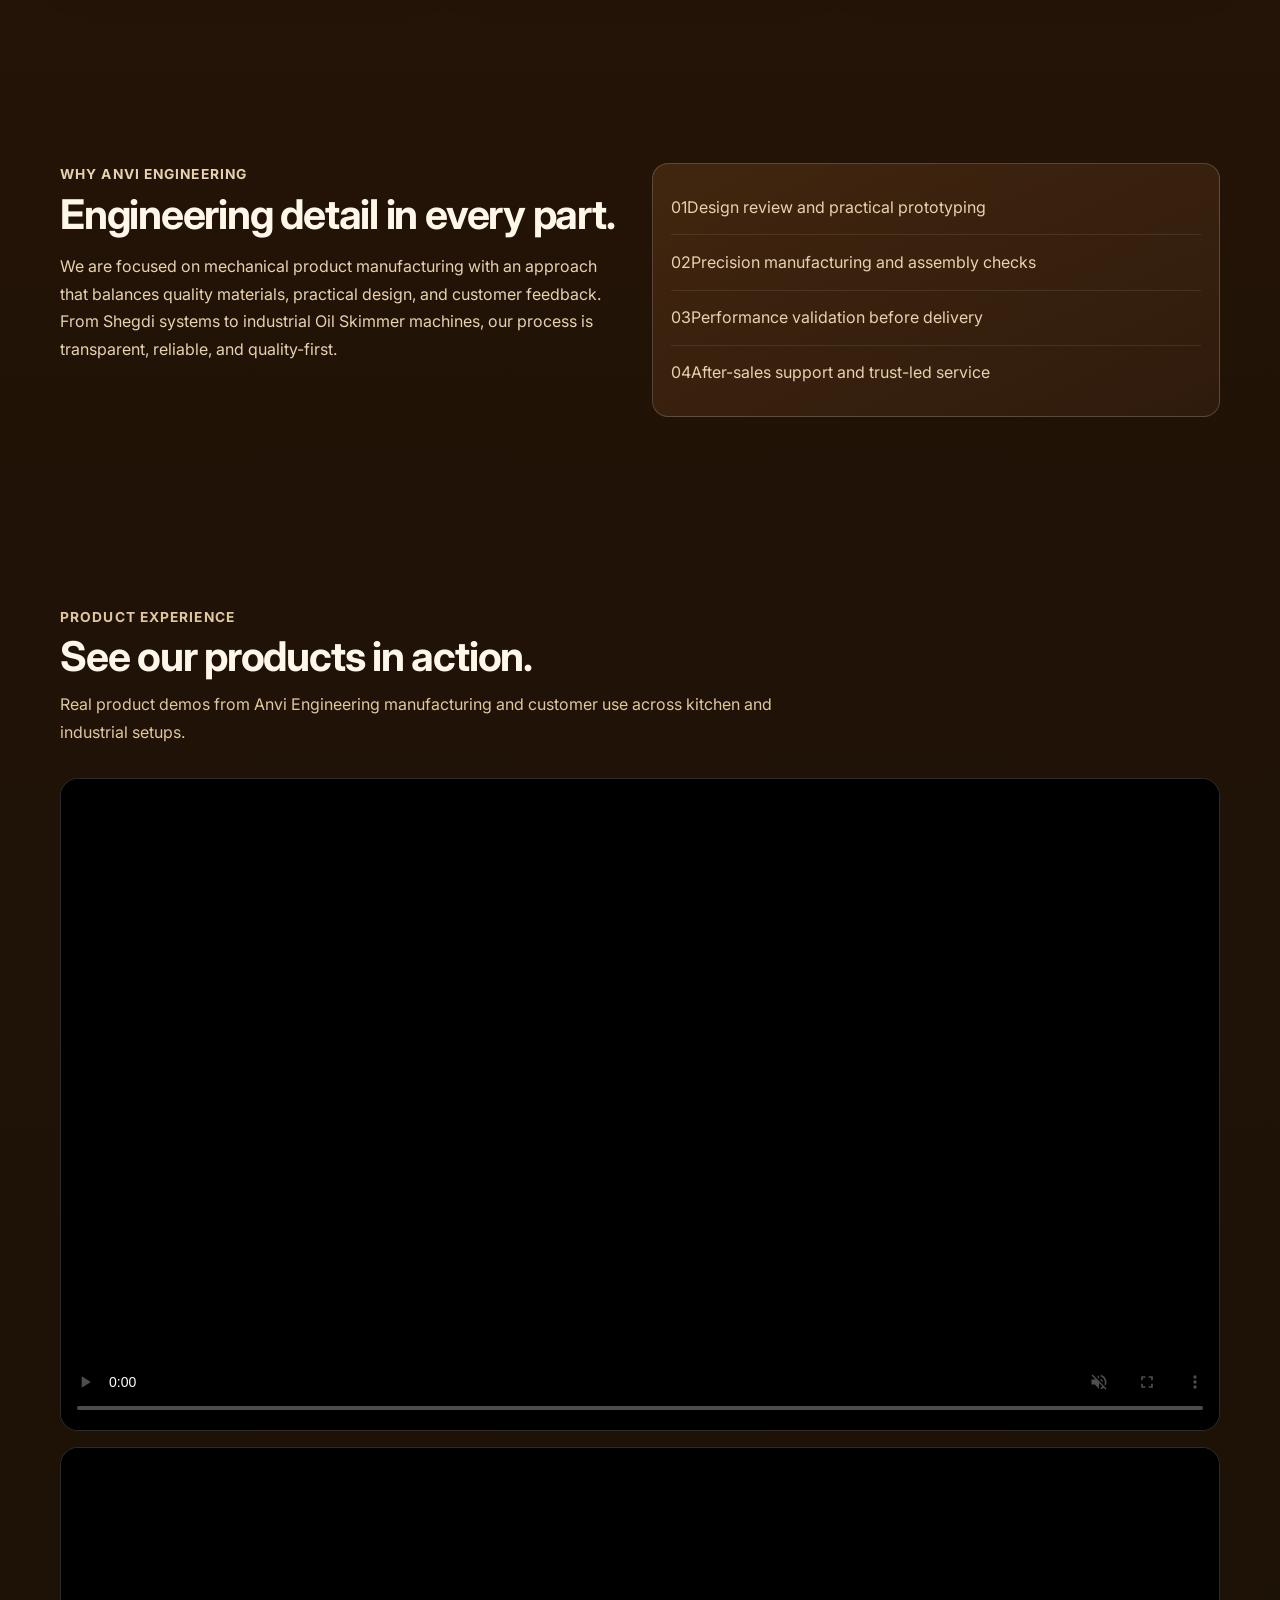
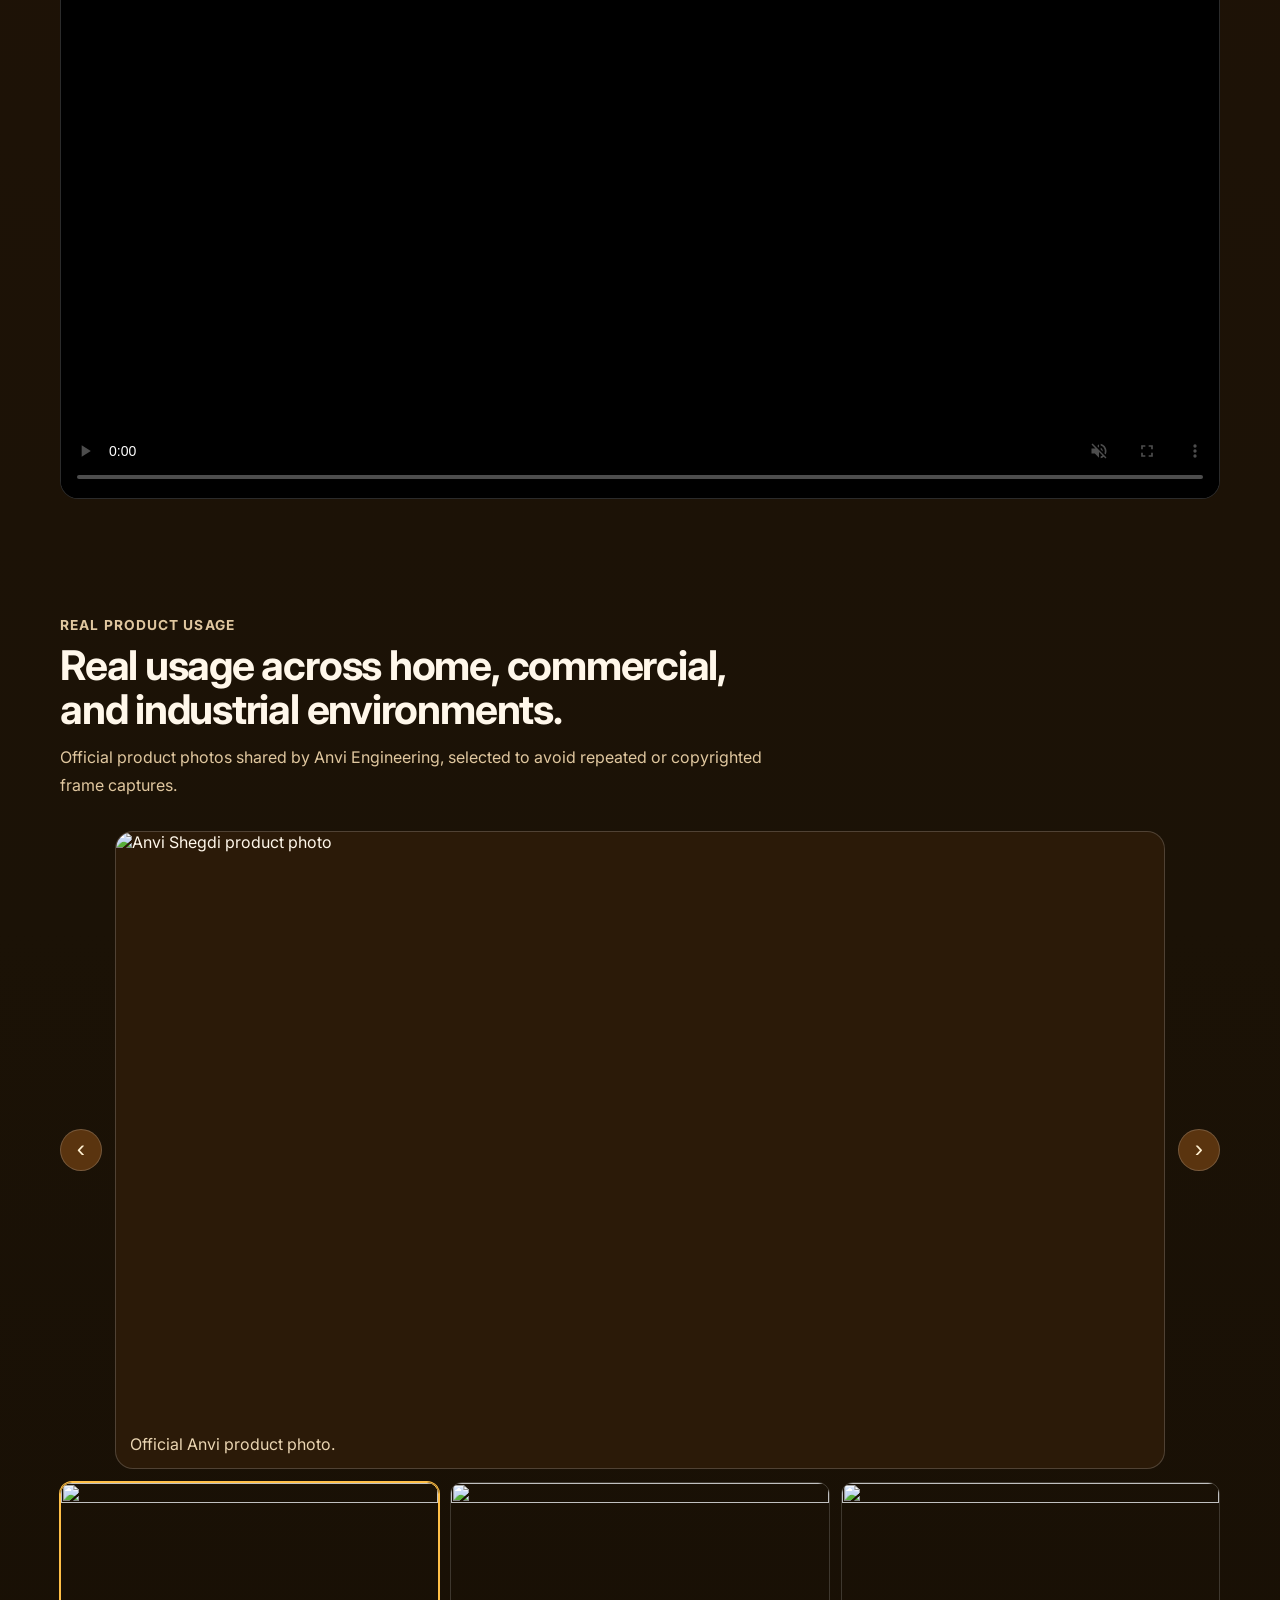
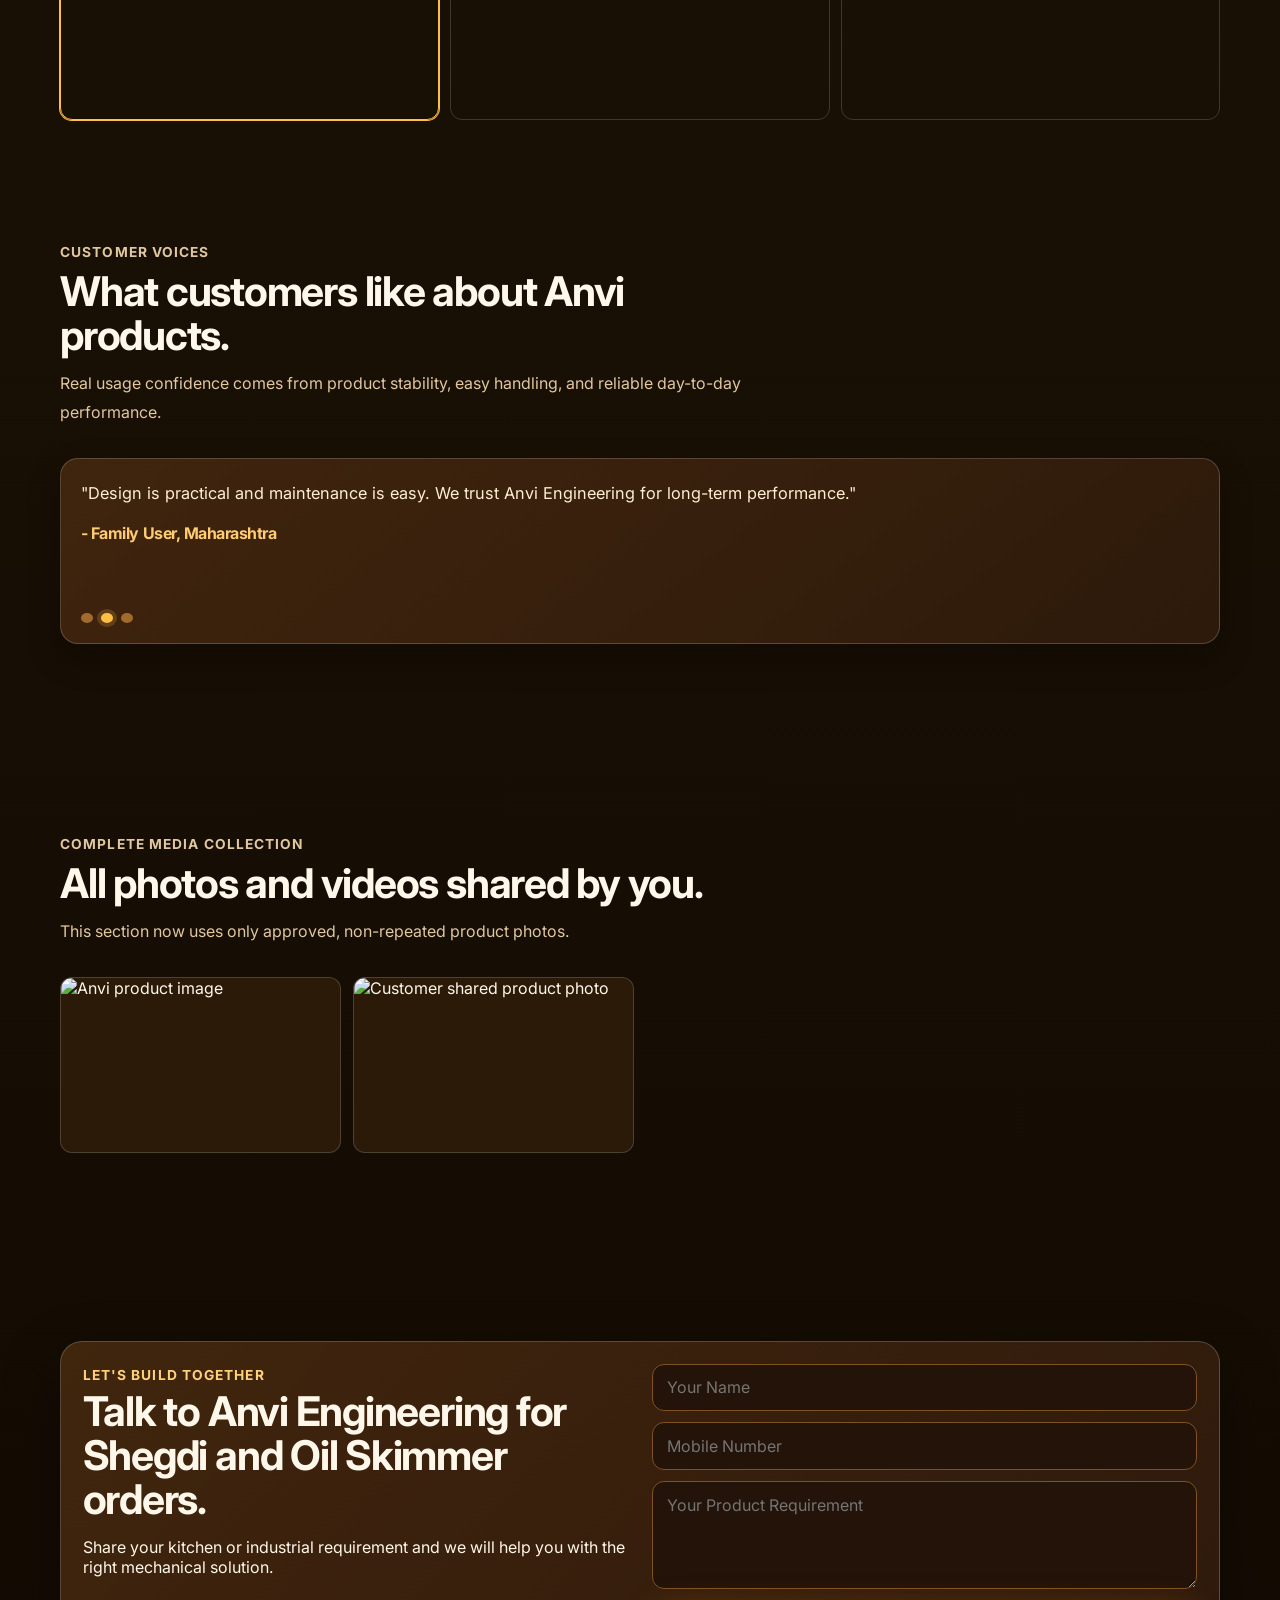
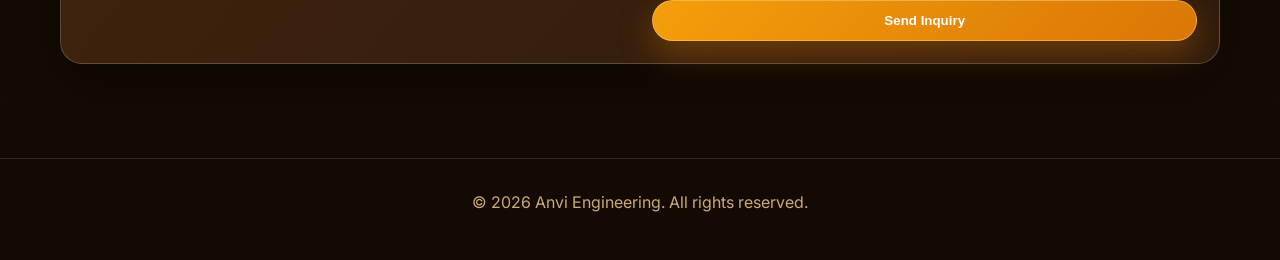
==== commit 283d0bd2: "Refine language selector labels and enforce global video mute. Show language options in native scrip" ====
--- a/deploy/index.html
+++ b/deploy/index.html
@@ -33,10 +33,10 @@
             English
           </button>
           <button class="btn btn-primary language-option" data-lang="hi" type="button">
-            Hindi
+            हिंदी
           </button>
           <button class="btn btn-primary language-option" data-lang="mr" type="button">
-            Marathi
+            मराठी
           </button>
         </div>
       </div>
@@ -176,7 +176,7 @@
           </div>
           <div class="video-grid">
             <div class="video-wrap">
-              <video controls playsinline preload="metadata" poster="assets/anvi-product-main.png">
+              <video controls muted data-force-muted="true" playsinline preload="metadata" poster="assets/anvi-product-main.png">
                 <source
                   src="assets/customer-experience-1.mp4"
                   type="video/mp4"
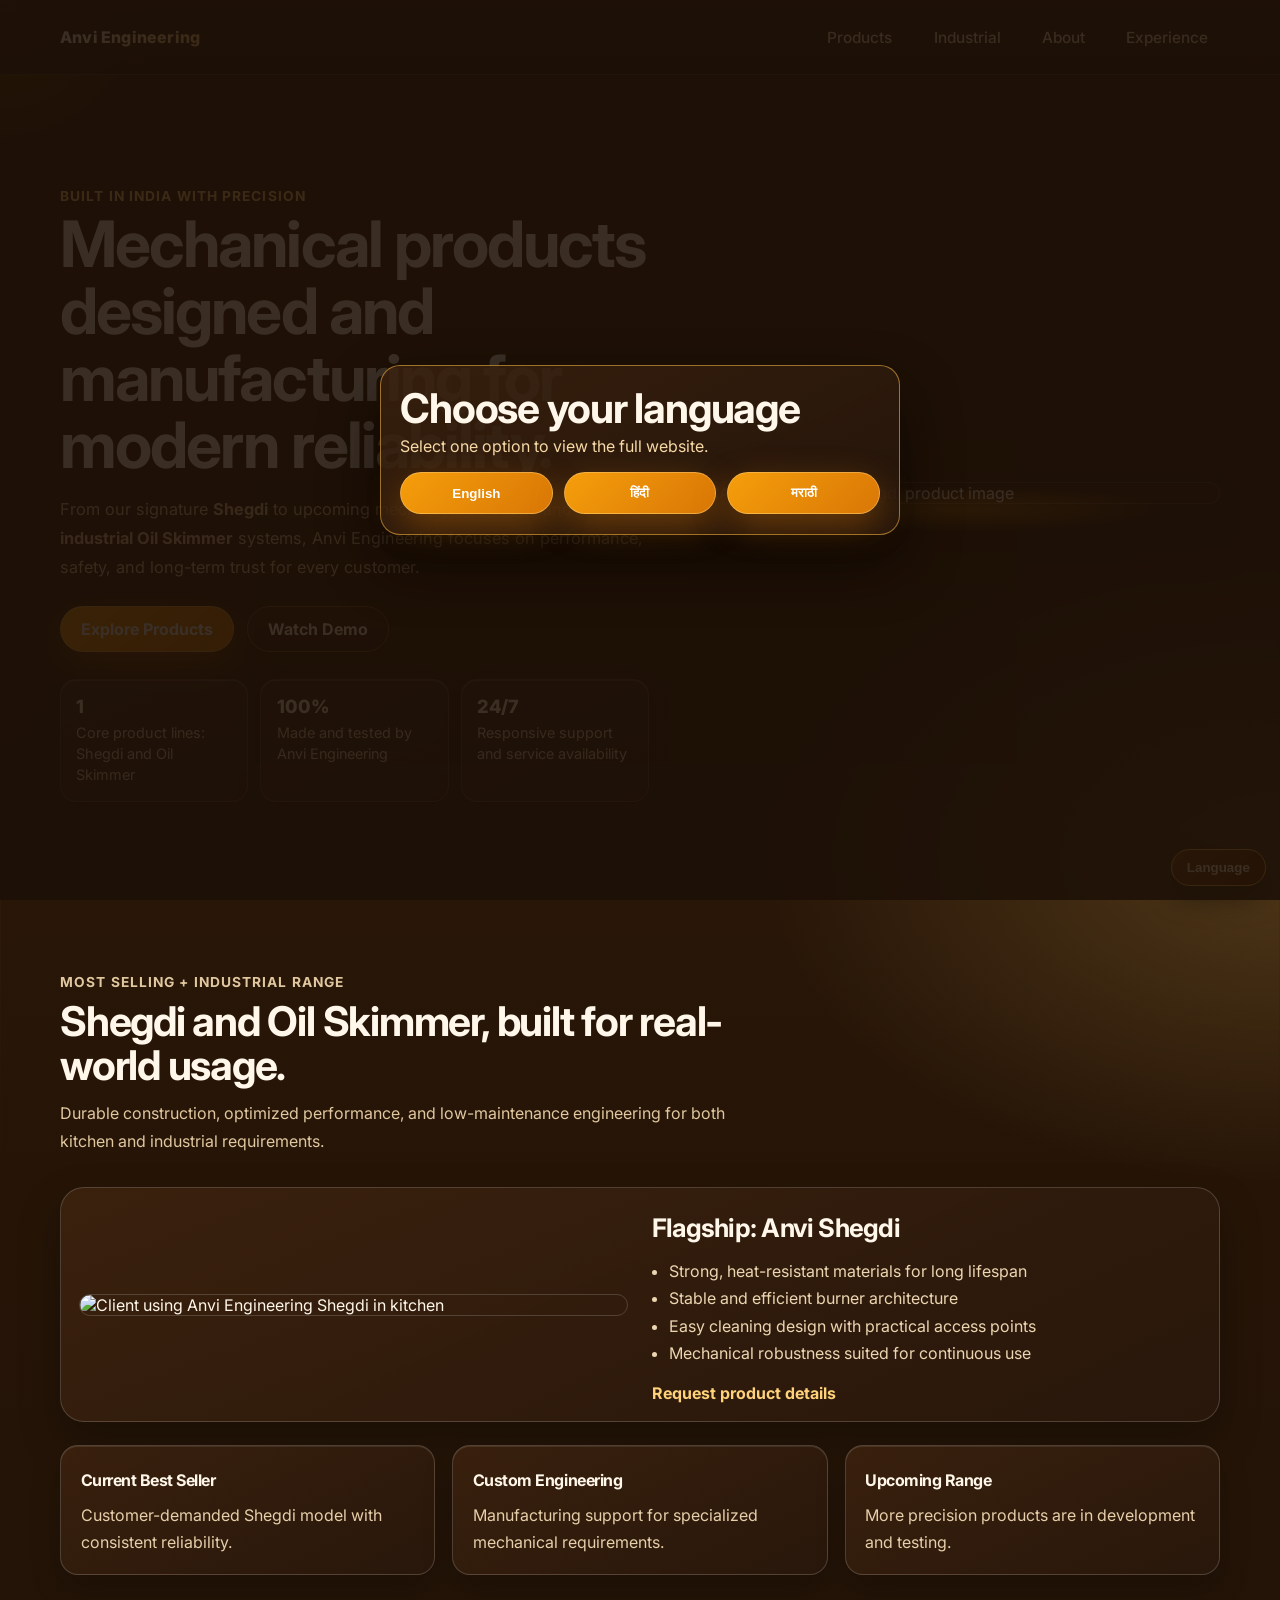
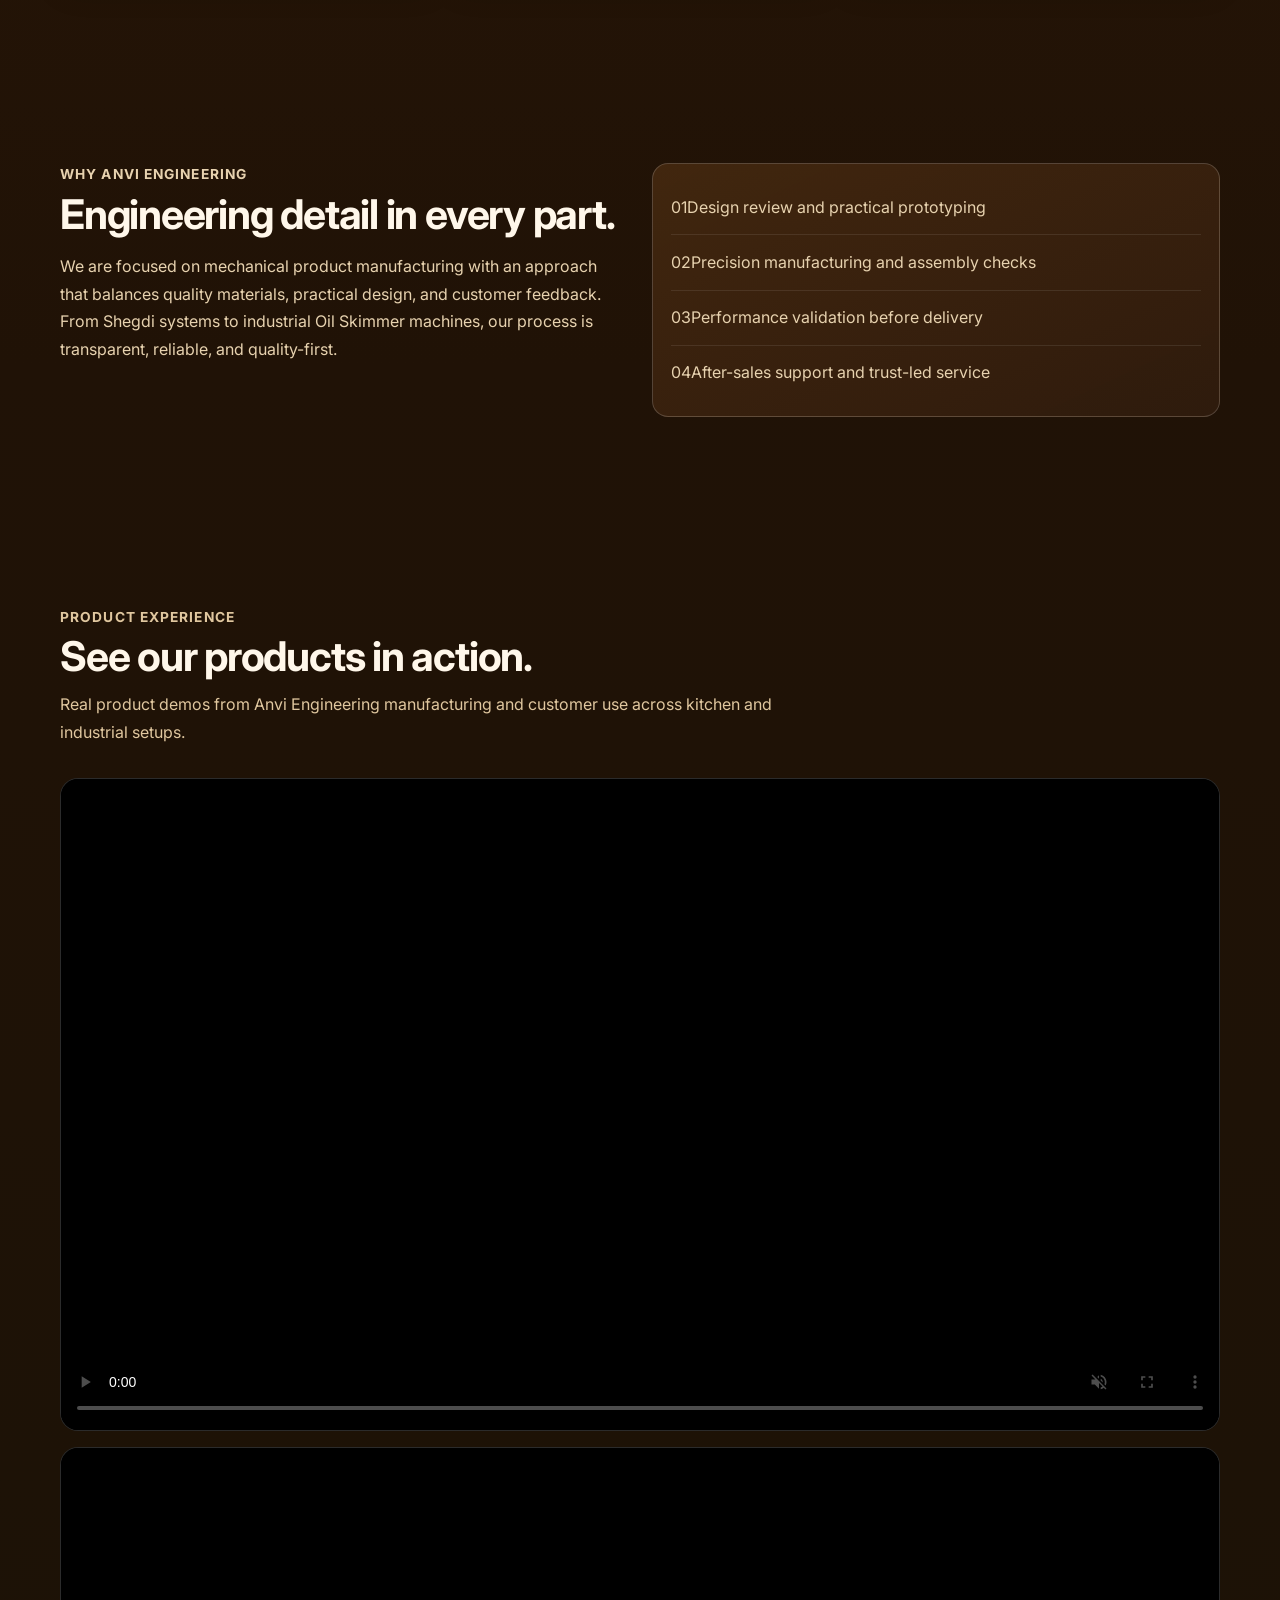
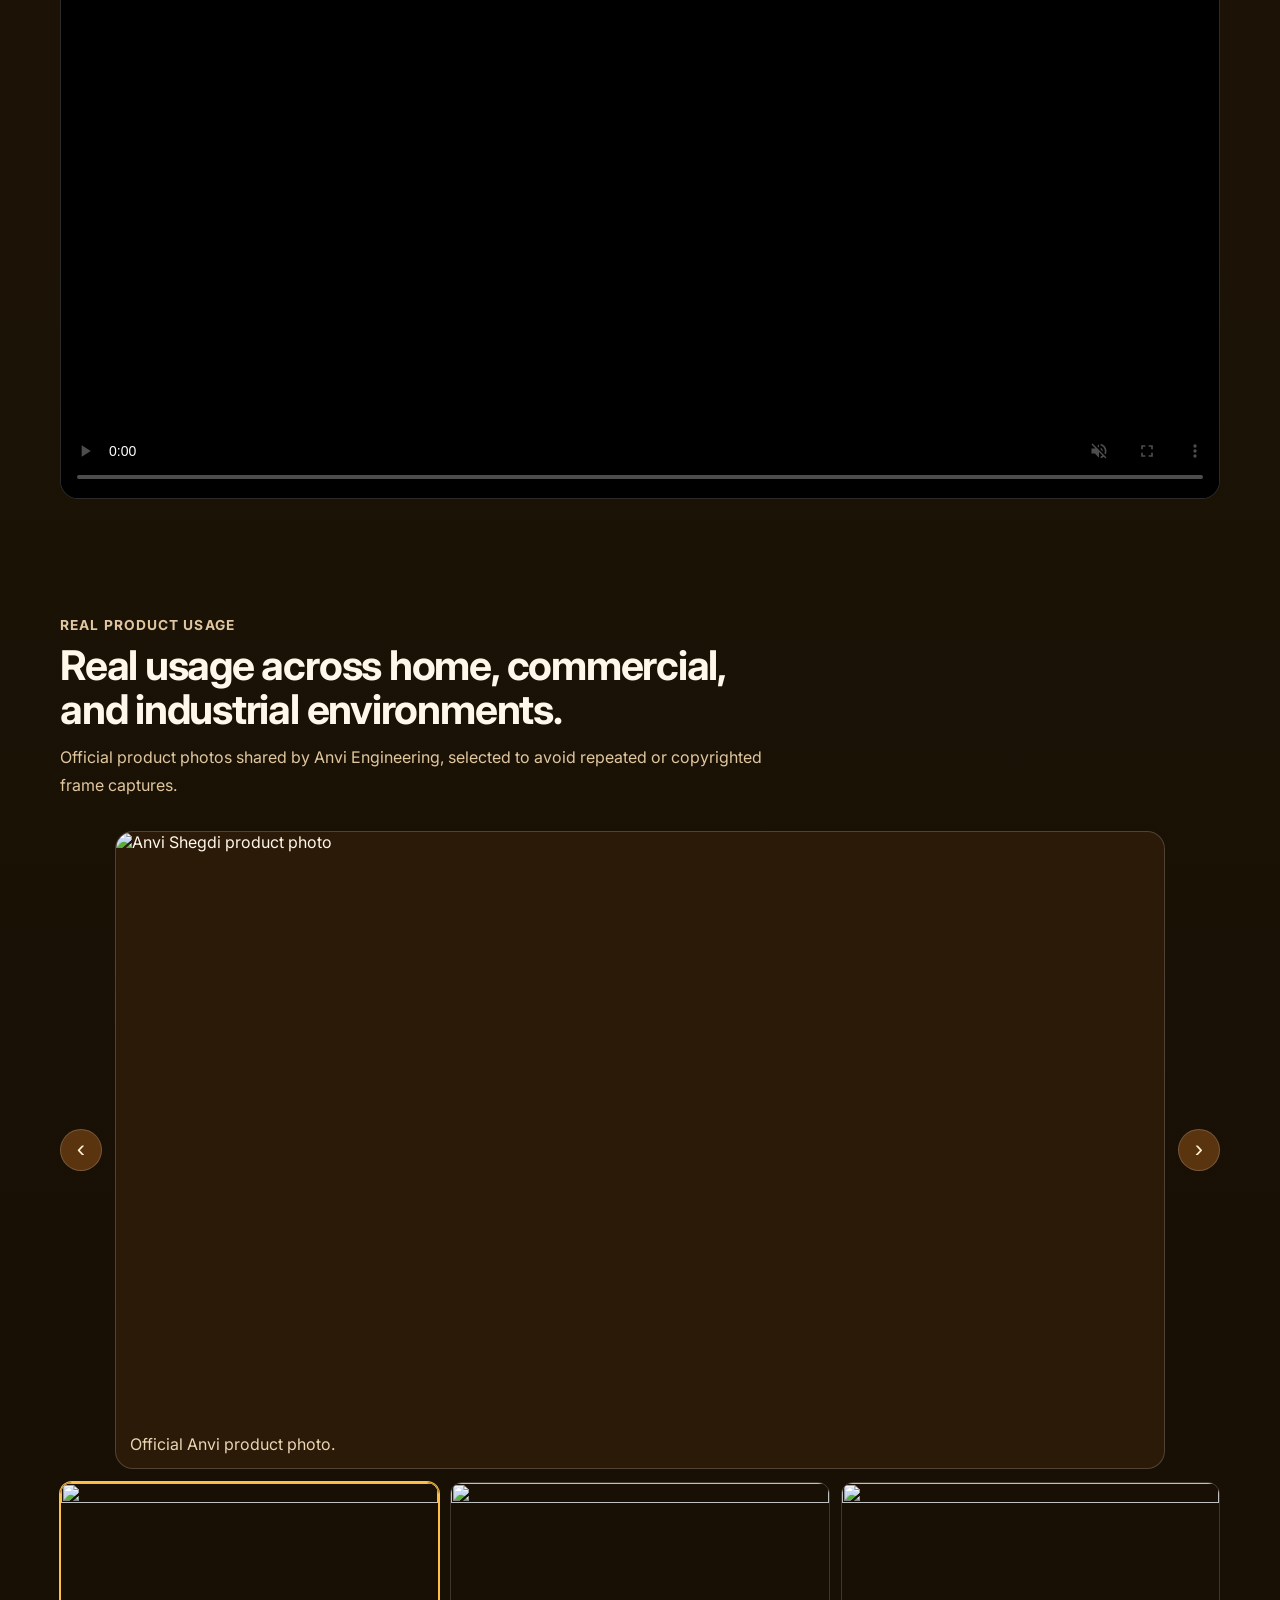
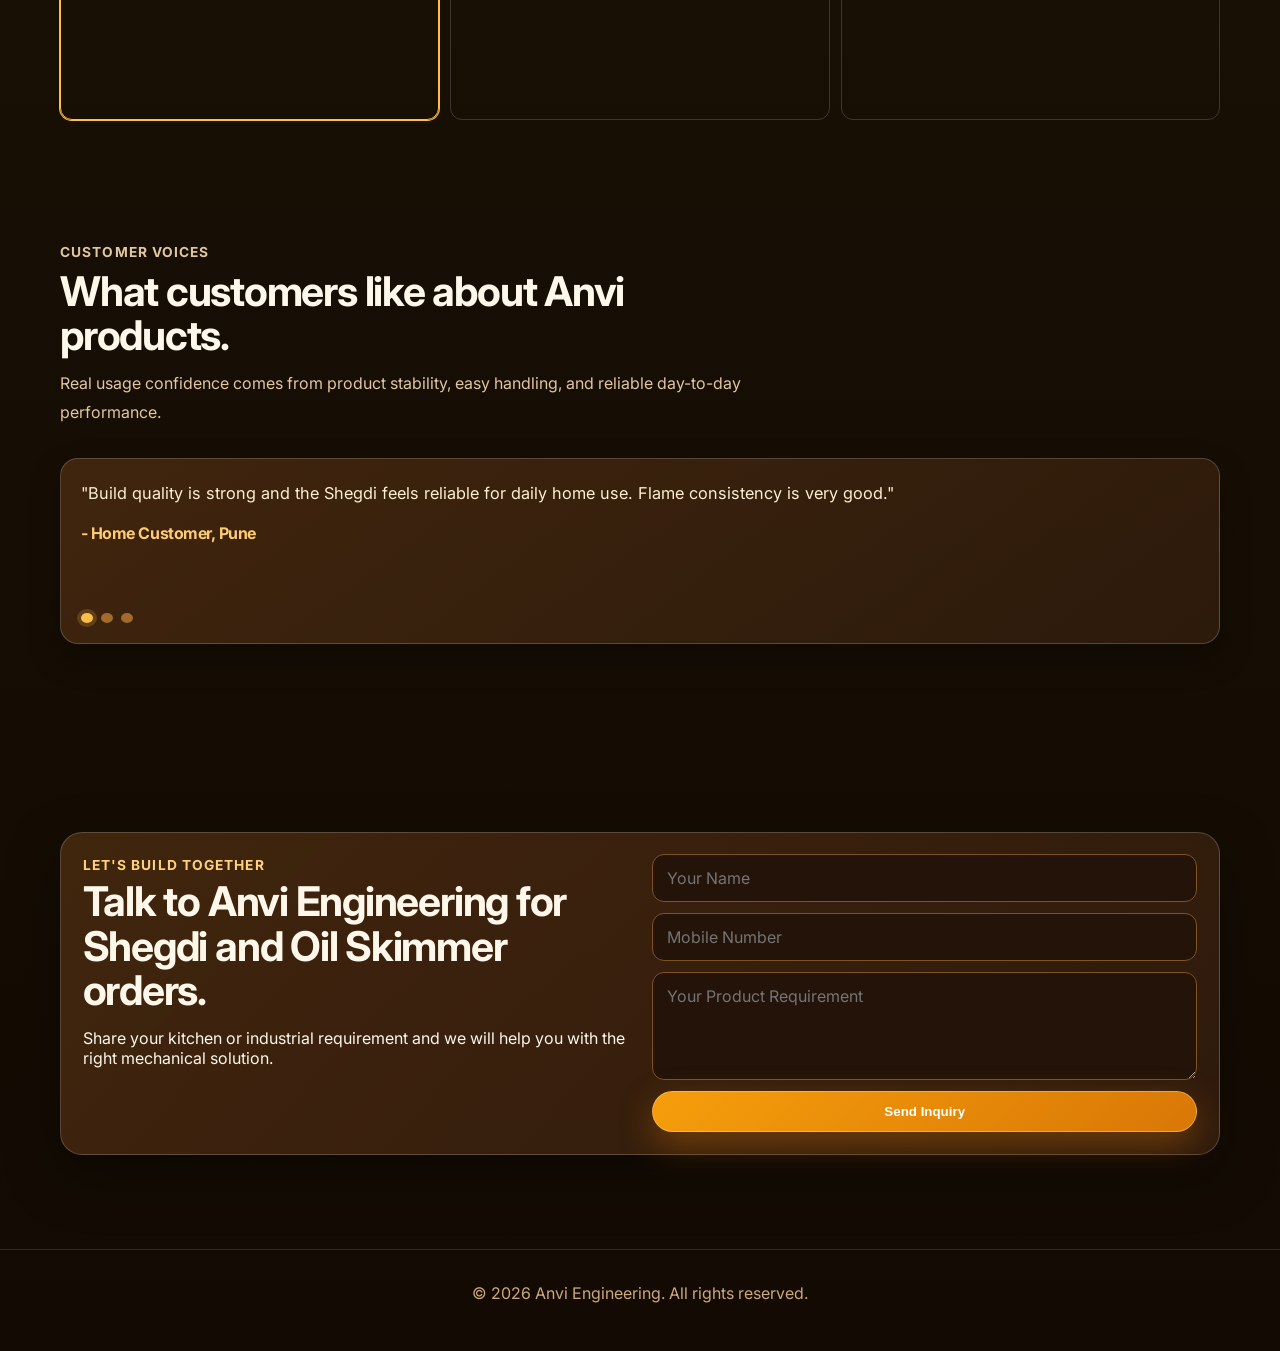
==== commit cb29e5ad: "Remove complete media section and rename broker copy to sales partner. Hide the complete media colle" ====
--- a/deploy/index.html
+++ b/deploy/index.html
@@ -296,22 +296,6 @@
         </div>
       </section>
 
-      <section class="all-media section">
-        <div class="container reveal">
-          <div class="section-head">
-            <p class="eyebrow">Complete Media Collection</p>
-            <h2>All photos and videos shared by you.</h2>
-            <p>
-              This section now uses only approved, non-repeated product photos.
-            </p>
-          </div>
-          <div class="all-media-grid">
-            <img class="media-open" src="assets/anvi-product-main.png" alt="Anvi product image" />
-            <img class="media-open" src="assets/customer-photo.jpeg" alt="Customer shared product photo" />
-          </div>
-        </div>
-      </section>
-
       <section id="contact" class="contact section">
         <div class="container contact-box reveal">
           <div>
